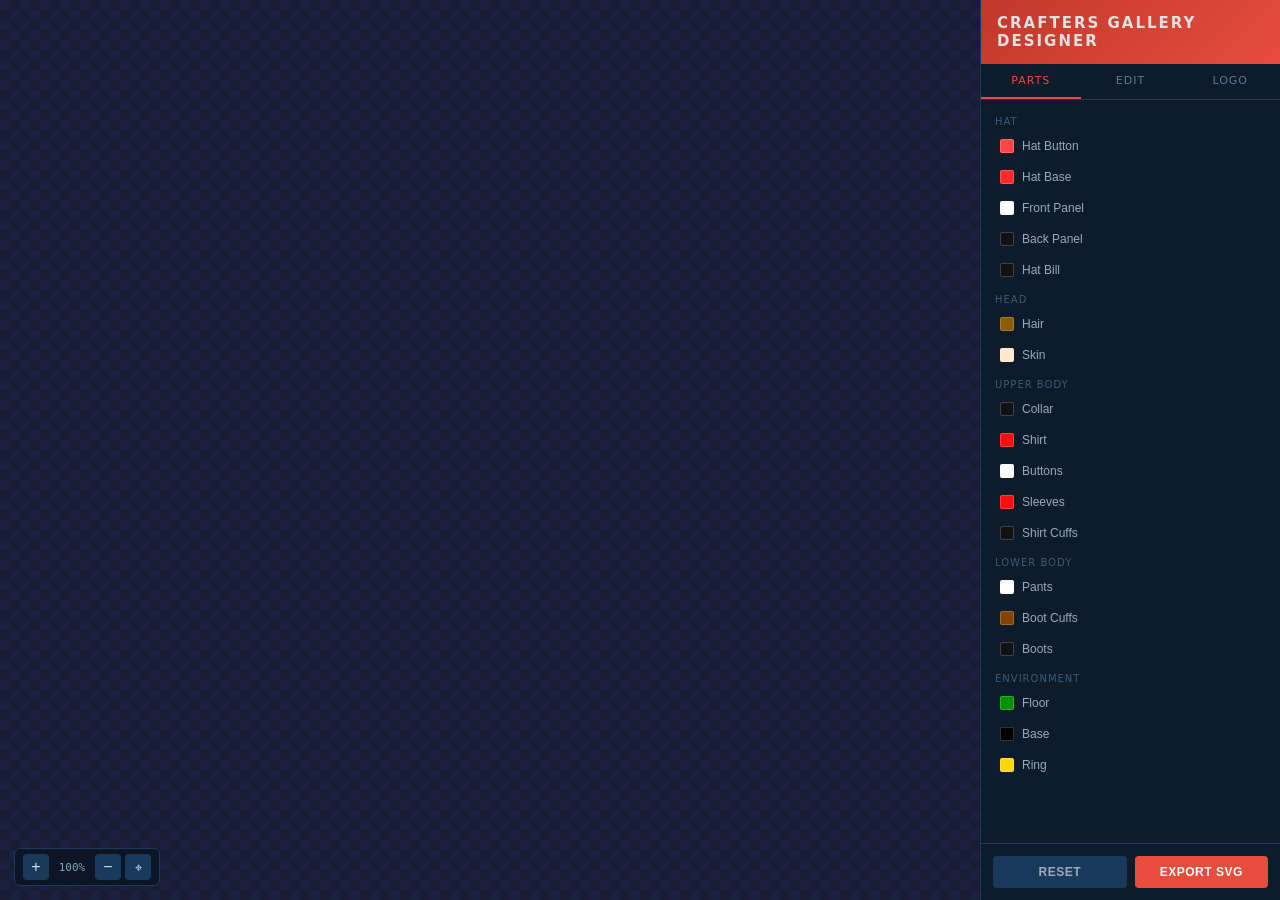
==== index.html @ 477c9b0e "Add zoom/pan to canvas with reset view button - Mouse wheel zooms toward cursor - Drag background to" ====
<!DOCTYPE html>
<html lang="en">
<head>
<meta charset="UTF-8">
<meta name="viewport" content="width=device-width, initial-scale=1.0">
<title>Crafters Gallery Designer</title>
<style>
* { box-sizing: border-box; margin: 0; padding: 0; }
body {
  font-family: 'Segoe UI', system-ui, sans-serif;
  background: #1a1a2e;
  color: #e0e0e0;
  display: flex;
  height: 100vh;
  overflow: hidden;
}

/* ── Canvas ── */
#canvas-area {
  flex: 1;
  display: flex;
  align-items: center;
  justify-content: center;
  background: #16213e;
  position: relative;
  overflow: hidden;
}
#canvas-bg {
  position: absolute;
  inset: 0;
  background:
    linear-gradient(45deg, #1a1a2e 25%, transparent 25%),
    linear-gradient(-45deg, #1a1a2e 25%, transparent 25%),
    linear-gradient(45deg, transparent 75%, #1a1a2e 75%),
    linear-gradient(-45deg, transparent 75%, #1a1a2e 75%);
  background-size: 20px 20px;
  background-position: 0 0, 0 10px, 10px -10px, -10px 0;
  background-color: #202040;
  opacity: 0.5;
}
#jockey-wrap {
  transform-origin: center center;
  transition: none;
  will-change: transform;
}
#jockey-svg {
  position: relative;
  max-height: 90vh;
  max-width: 100%;
  filter: drop-shadow(0 8px 32px rgba(0,0,0,0.7));
  display: block;
}
#canvas-area.panning { cursor: grabbing !important; }
#canvas-area:not(.panning) { cursor: grab; }
#canvas-area [data-part] { cursor: pointer; }

/* Zoom controls overlay */
#zoom-controls {
  position: absolute;
  bottom: 14px;
  left: 14px;
  display: flex;
  align-items: center;
  gap: 4px;
  background: rgba(10,20,35,0.85);
  border: 1px solid #1a3a5c;
  border-radius: 6px;
  padding: 5px 8px;
  z-index: 10;
  backdrop-filter: blur(4px);
}
.zoom-btn {
  width: 26px; height: 26px;
  border: none;
  background: #1a3a5c;
  color: #cde;
  border-radius: 4px;
  cursor: pointer;
  font-size: 16px;
  line-height: 1;
  display: flex; align-items: center; justify-content: center;
  transition: background 0.12s;
}
.zoom-btn:hover { background: #2a5a8c; }
#zoom-label {
  font-size: 11px;
  color: #7aaabb;
  min-width: 38px;
  text-align: center;
  font-family: monospace;
}
#jockey-svg [data-part] { cursor: pointer; }
#jockey-svg [data-part]:hover path,
#jockey-svg [data-part]:hover ellipse { opacity: 0.85; }

/* Non-scaling strokes so width is always in screen pixels regardless of transform */
#jockey-svg [data-part] path,
#jockey-svg [data-part] ellipse {
  vector-effect: non-scaling-stroke;
  stroke-width: 1.5px !important;
}
#jockey-svg #shadows path,
#jockey-svg #shadows ellipse {
  vector-effect: non-scaling-stroke;
  stroke-width: 0.4px !important;
}

/* selection ring drawn via JS overlay rect */
#sel-overlay {
  position: absolute;
  inset: 0;
  pointer-events: none;
}

/* ── Panel ── */
#panel {
  width: 300px;
  min-width: 300px;
  background: #0d1b2a;
  display: flex;
  flex-direction: column;
  border-left: 1px solid #1a3a5c;
  overflow: hidden;
}
#panel-header {
  padding: 14px 16px;
  background: linear-gradient(135deg, #c0392b, #e74c3c);
  font-size: 15px;
  font-weight: 700;
  letter-spacing: 2px;
  text-transform: uppercase;
  flex-shrink: 0;
}

/* ── Tabs ── */
#tabs {
  display: flex;
  border-bottom: 1px solid #1a3a5c;
  flex-shrink: 0;
}
.tab {
  flex: 1;
  padding: 10px 8px;
  text-align: center;
  font-size: 11px;
  text-transform: uppercase;
  letter-spacing: 1px;
  color: #5a7a9a;
  cursor: pointer;
  border-bottom: 2px solid transparent;
  transition: all 0.15s;
}
.tab.active { color: #e74c3c; border-bottom-color: #e74c3c; }
.tab:hover:not(.active) { color: #ccc; }

/* ── Parts tab ── */
#tab-parts { overflow-y: auto; flex: 1; padding: 8px; }
.part-group-label {
  font-size: 10px;
  text-transform: uppercase;
  letter-spacing: 1px;
  color: #3a5a7a;
  padding: 8px 6px 4px;
}
.part-btn {
  display: flex;
  align-items: center;
  gap: 8px;
  width: 100%;
  text-align: left;
  padding: 7px 10px;
  background: none;
  border: 1px solid transparent;
  color: #9ab;
  cursor: pointer;
  font-size: 12px;
  border-radius: 4px;
  margin-bottom: 1px;
  transition: all 0.12s;
}
.part-btn:hover { background: #1a3a5c; color: #ddd; border-color: #2a4a6c; }
.part-btn.active { background: #1a2a4a; color: #fff; border-color: #e74c3c; }
.part-swatch {
  width: 14px; height: 14px;
  border-radius: 2px;
  border: 1px solid rgba(255,255,255,0.2);
  flex-shrink: 0;
}

/* ── Edit tab ── */
#tab-edit {
  flex: 1;
  overflow-y: auto;
  padding: 12px;
  display: flex;
  flex-direction: column;
  gap: 12px;
}
#no-selection {
  color: #3a5a7a;
  font-size: 13px;
  text-align: center;
  padding: 40px 20px;
  line-height: 1.6;
}
#no-selection b { color: #5a8aaa; }

#edit-controls { display: none; }

.section-label {
  font-size: 10px;
  text-transform: uppercase;
  letter-spacing: 1px;
  color: #3a6a9a;
  margin-bottom: 6px;
}
.selected-name {
  font-size: 14px;
  font-weight: 600;
  color: #fff;
  margin-bottom: 2px;
}

/* Fill mode toggle */
.mode-toggle {
  display: flex;
  background: #0a1520;
  border-radius: 5px;
  padding: 3px;
  gap: 2px;
}
.mode-btn {
  flex: 1;
  padding: 6px 8px;
  border: none;
  background: none;
  color: #5a7a9a;
  cursor: pointer;
  border-radius: 3px;
  font-size: 11px;
  font-weight: 600;
  text-transform: uppercase;
  letter-spacing: 0.5px;
  transition: all 0.12s;
}
.mode-btn.active {
  background: #e74c3c;
  color: #fff;
}

/* Color input */
.color-row {
  display: flex;
  align-items: center;
  gap: 8px;
}
.color-row label { font-size: 12px; color: #7a9ab5; flex: 1; }
input[type="color"] {
  width: 48px;
  height: 28px;
  border: 1px solid #2a4a6c;
  border-radius: 3px;
  background: #0a1520;
  cursor: pointer;
  padding: 1px 2px;
}

/* Preset swatches */
.preset-swatch {
  width: 32px; height: 32px;
  border-radius: 4px;
  border: 2px solid rgba(255,255,255,0.15);
  cursor: pointer;
  transition: border-color 0.12s, transform 0.1s;
  flex-shrink: 0;
}
.preset-swatch:hover { transform: scale(1.12); border-color: rgba(255,255,255,0.5); }
.preset-swatch.active { border-color: #00d4ff; }

/* Canvas color picker */
#sv-wrap { position: relative; margin-bottom: 8px; }
#sv-canvas { display: block; border-radius: 4px; cursor: crosshair; width: 100%; }
#sv-handle {
  position: absolute;
  width: 14px; height: 14px;
  border-radius: 50%;
  border: 2px solid #fff;
  box-shadow: 0 0 0 1px rgba(0,0,0,0.7);
  transform: translate(-50%, -50%);
  pointer-events: none;
}
#picker-preview-circle {
  width: 34px; height: 34px;
  border-radius: 50%;
  border: 2px solid #2a4a6c;
  flex-shrink: 0;
}
#hue-strip-wrap { flex: 1; position: relative; height: 16px; }
#hue-strip { display: block; border-radius: 8px; width: 100%; height: 16px; cursor: pointer; }
#hue-handle {
  position: absolute;
  width: 18px; height: 18px;
  border-radius: 50%;
  border: 2px solid #fff;
  box-shadow: 0 0 0 1px rgba(0,0,0,0.7);
  transform: translate(-50%, -50%);
  top: 50%; left: 0;
  pointer-events: none;
}
.picker-row { display: flex; align-items: center; gap: 8px; margin-bottom: 8px; }
.rgb-field { flex: 1; display: flex; flex-direction: column; align-items: center; gap: 3px; }
.rgb-field input[type="number"] {
  width: 100%;
  background: #1a2a3a;
  border: 1px solid #2a4a6c;
  border-radius: 4px;
  color: #e0e0e0;
  font-size: 13px;
  text-align: center;
  padding: 5px 2px;
  -moz-appearance: textfield;
}
.rgb-field input[type="number"]::-webkit-outer-spin-button,
.rgb-field input[type="number"]::-webkit-inner-spin-button { -webkit-appearance: none; margin: 0; }
.rgb-field label { font-size: 10px; color: #5a8aaa; text-transform: uppercase; letter-spacing: 1px; }

/* Pattern grid */
.pattern-grid {
  display: grid;
  grid-template-columns: repeat(5, 1fr);
  gap: 5px;
}
.pat-thumb {
  aspect-ratio: 1;
  border: 2px solid #1a3a5c;
  border-radius: 4px;
  cursor: pointer;
  overflow: hidden;
  background: #0a1520;
  transition: border-color 0.12s;
  position: relative;
}
.pat-thumb:hover { border-color: #3a6a9a; }
.pat-thumb.active { border-color: #e74c3c; }
.pat-thumb svg { width: 100%; height: 100%; display: block; }
.pat-thumb span {
  position: absolute;
  bottom: 0; left: 0; right: 0;
  text-align: center;
  font-size: 7px;
  background: rgba(0,0,0,0.6);
  color: #aaa;
  padding: 1px;
}

/* Sliders */
.slider-row {
  display: flex;
  flex-direction: column;
  gap: 4px;
}
.slider-header {
  display: flex;
  justify-content: space-between;
  align-items: center;
}
.slider-header label { font-size: 12px; color: #7a9ab5; }
.slider-header .val { font-size: 11px; color: #e74c3c; font-weight: 600; min-width: 36px; text-align: right; }
input[type="range"] {
  width: 100%;
  height: 4px;
  accent-color: #e74c3c;
  cursor: pointer;
}

/* Two columns */
.two-col { display: grid; grid-template-columns: 1fr 1fr; gap: 8px; }

/* Divider */
.divider { border: none; border-top: 1px solid #1a3a5c; }

/* Footer */
#panel-footer {
  padding: 12px;
  border-top: 1px solid #1a3a5c;
  flex-shrink: 0;
  display: flex;
  gap: 8px;
}
.action-btn {
  flex: 1;
  padding: 9px;
  border: none;
  border-radius: 4px;
  cursor: pointer;
  font-size: 12px;
  font-weight: 600;
  letter-spacing: 0.5px;
  text-transform: uppercase;
  transition: opacity 0.12s;
}
.action-btn:hover { opacity: 0.85; }
.btn-primary { background: #e74c3c; color: white; }
.btn-secondary { background: #1a3a5c; color: #9ab; }
</style>
</head>
<body>

<div id="canvas-area">
  <div id="canvas-bg"></div>
  <div id="zoom-controls">
    <button class="zoom-btn" onclick="zoomStep(1.2)" title="Zoom in">+</button>
    <span id="zoom-label">100%</span>
    <button class="zoom-btn" onclick="zoomStep(1/1.2)" title="Zoom out">−</button>
    <button class="zoom-btn" onclick="resetView()" title="Reset view" style="font-size:13px;">⌖</button>
  </div>
  <div id="jockey-wrap">
  <svg id="jockey-svg" viewBox="0 0 2550 3300" xmlns="http://www.w3.org/2000/svg" style="fill-rule:evenodd;clip-rule:evenodd;stroke-linecap:round;stroke-linejoin:round;stroke-miterlimit:1.5;">
    <defs id="svg-defs"></defs>

    <!-- Ring -->
    <g id="part-ring" data-part="ring">
      <ellipse cx="1637" cy="834.992" rx="14.85" ry="26.741"
        transform="matrix(6.7722,-4.38198,3.56036,5.50241,-12081.6,3181.33)"
        style="fill:none;stroke:#FFD700;stroke-width:1.28px;"/>
    </g>

    <!-- Base platform -->
    <g id="part-base" data-part="base">
      <path transform="matrix(6.55383,0,0,6.55383,-8815.19,-4724.91)"
        d="M1413.96,1145.81L1411.77,1147.74L1411.3,1168.11L1492.88,1224.46L1602.16,1192.1L1608.26,1171.82L1607.02,1169.15L1491.74,1195.06L1413.96,1145.81Z"
        style="fill:#2a2a2a;stroke:black;stroke-width:0.32px;"/>
    </g>

    <!-- Floor -->
    <g id="part-floor" data-part="floor">
      <path transform="matrix(6.55383,0,0,6.55383,-8815.19,-4724.91)"
        d="M1534.58,1113.76L1413.96,1139.79L1491.95,1189.06L1608.26,1162.8L1534.58,1113.76Z"
        style="fill:rgb(0,147,0);stroke:black;stroke-width:0.32px;"/>
      <path transform="matrix(6.55383,0,0,6.55383,-8815.19,-4724.91)"
        d="M1413.96,1139.79L1413.96,1145.81L1491.4,1195.06L1606.64,1169.14L1608.26,1162.57L1491.92,1189.06L1413.96,1139.79Z"
        style="fill:rgb(0,100,0);stroke:black;stroke-width:0.32px;"/>
    </g>

    <!-- Right Boot -->
    <g id="part-rboot" data-part="rboot">
      <path transform="matrix(6.55383,0,0,6.55383,-8815.19,-4724.91)"
        d="M1458.02,1051.26L1462.3,1102.31C1463.47,1110.76 1451.96,1130.24 1452.9,1137.17C1452.47,1145.25 1456.51,1147.1 1463.37,1145.02C1467.68,1145.49 1479.52,1127.29 1483.37,1125.75C1483.93,1119.99 1483.59,1114.05 1482.17,1107.9C1482.44,1079.88 1486.1,1082.67 1487.89,1053.4C1473.98,1055.79 1461.02,1054.19 1458.02,1051.26Z"
        style="fill:#111;stroke:black;stroke-width:0.32px;"/>
    </g>

    <!-- Left Boot -->
    <g id="part-lboot" data-part="lboot">
      <path transform="matrix(6.55383,0,0,6.55383,-8815.19,-4724.91)"
        d="M1511.65,1063.24C1522.55,1065.13 1533.31,1065.27 1543.9,1063.36C1544.81,1071.38 1545.4,1083.61 1545.68,1099.89C1546.77,1104.15 1547.21,1108.2 1547.35,1112.14C1556.52,1120.15 1564.15,1125.39 1566.02,1127.04C1573.03,1133.94 1574.6,1137 1577.1,1140.82C1579.03,1146.9 1577.46,1150.01 1573.05,1150.7C1564.21,1148.61 1555.44,1146.52 1549.49,1143.79C1544.71,1142.08 1538.27,1135.36 1531.88,1128.8C1528.29,1128.12 1525.36,1127.05 1523.07,1125.59C1520.75,1119.43 1520.68,1114.17 1521.53,1109.29C1518.67,1082.42 1513.59,1082.47 1511.65,1063.24Z"
        style="fill:#111;stroke:black;stroke-width:0.32px;"/>
    </g>

    <!-- Right Boot Cuff -->
    <g id="part-rbootcuff" data-part="rbootcuff">
      <path transform="matrix(6.55383,0,0,6.55383,-8815.19,-4724.91)"
        d="M1457.7,1018.48C1460.88,1029.89 1476.85,1031.32 1491.93,1020.17C1492.14,1033.51 1490.77,1044.06 1488.7,1053.34C1474.21,1055.56 1463.29,1054.8 1456.41,1050.68C1455.64,1039.82 1455.94,1029.08 1457.7,1018.48Z"
        style="fill:rgb(130,68,0);stroke:black;stroke-width:0.32px;"/>
    </g>

    <!-- Left Boot Cuff -->
    <g id="part-lbootcuff" data-part="lbootcuff">
      <path transform="matrix(6.55383,0,0,6.55383,-8815.19,-4724.91)"
        d="M1509.74,1031.26C1507.86,1041.76 1507.77,1052.39 1509.45,1063.15C1521.16,1065.37 1532.87,1065.43 1544.58,1063.34C1544.38,1049.64 1542.85,1041.96 1541.34,1036.52C1530.93,1041.55 1520.4,1039.68 1509.74,1031.26Z"
        style="fill:rgb(130,68,0);stroke:black;stroke-width:0.32px;"/>
    </g>

    <!-- Pants -->
    <g id="part-pants" data-part="pants">
      <path transform="matrix(6.55383,0,0,6.55383,-8815.19,-4724.91)"
        d="M1467.31,896.584C1454.75,907.385 1455.48,960.988 1457.7,1018.48C1460.71,1031.53 1479.88,1030.52 1491.93,1020.17C1493.89,1011.16 1494.71,994.137 1498.37,982.441C1504.83,1003.08 1505.77,1029.47 1510.03,1031.82C1519.86,1039.52 1530.24,1040.78 1541.08,1036.7C1542.63,1033.01 1543.71,1026.05 1542.39,1002.31C1541.05,978.036 1536.24,963.069 1537.5,942.579C1539.03,926.493 1537.77,913.207 1535.49,900.932C1523.33,915.427 1511.73,922.547 1500.39,926.277L1496.34,918.78L1491.34,927.134C1481.94,918.055 1473.88,907.909 1467.31,896.584Z"
        style="fill:#ffffff;stroke:black;stroke-width:0.32px;"/>
    </g>

    <!-- Shirt -->
    <g id="part-shirt" data-part="shirt">
      <path transform="matrix(6.55383,0,0,6.55383,-8815.19,-4724.91)"
        d="M1491.29,788.268C1495.31,792.298 1497.86,798.646 1499.92,805.766C1507.81,801.982 1515.15,796.926 1520.93,789.243L1525.36,796.066C1555.45,812.412 1547.91,804.576 1580.3,826.598C1587.06,826.523 1593.47,825.95 1599.72,822.829C1597.89,832.253 1599.07,838.147 1604.72,844.791C1595.35,850.285 1586.15,856.767 1579.13,858.342C1572.53,857.455 1562.18,849.715 1552.4,843.003C1548.02,867.686 1542.17,887.505 1534.74,902.034C1524.25,914.807 1512.59,921.541 1500.58,926.437L1496.39,919L1491.28,927.134C1482.43,918.041 1473.92,908.393 1467.11,895.992C1467.71,892.133 1469.65,888.609 1474.31,885.766C1469.75,872.513 1466,858.108 1465.25,839.517C1459.29,849.576 1453.32,858.155 1447.35,864.152C1451.41,873.009 1454.65,880.882 1457.94,885.677C1449.99,886.431 1443.11,889.014 1436.98,892.888L1422.95,867.871C1419.6,861.873 1418.78,855.193 1422.02,847.419C1428.8,832.348 1438.2,819.129 1451.07,808.374C1465.17,800.067 1481.09,802.828 1491.29,788.268Z"
        style="fill:rgb(255,14,14);stroke:black;stroke-width:0.32px;"/>
    </g>

    <!-- Buttons — 6 circles over the shirt front -->
    <g id="part-buttons" data-part="buttons">
      <g transform="matrix(1,0,0,1,-17.6068,1.14731)"><circle cx="1018.36" cy="643.6" r="17.607" style="fill:white;stroke:black;stroke-width:4.17px;"/></g>
      <g transform="matrix(1,0,0,1,-35.2137,138.825)"><circle cx="1018.36" cy="643.6" r="17.607" style="fill:white;stroke:black;stroke-width:4.17px;"/></g>
      <g transform="matrix(1,0,0,1,-35.2137,245.525)"><circle cx="1018.36" cy="643.6" r="17.607" style="fill:white;stroke:black;stroke-width:4.17px;"/></g>
      <g transform="matrix(1,0,0,1,-35.2137,362.551)"><circle cx="1018.36" cy="643.6" r="17.607" style="fill:white;stroke:black;stroke-width:4.17px;"/></g>
      <g transform="matrix(1,0,0,1,-27.1825,478.43)"><circle cx="1018.36" cy="643.6" r="17.607" style="fill:white;stroke:black;stroke-width:4.17px;"/></g>
      <g transform="matrix(1,0,0,1,-17.6068,596.603)"><circle cx="1018.36" cy="643.6" r="17.607" style="fill:white;stroke:black;stroke-width:4.17px;"/></g>
    </g>

    <!-- Right Sleeve -->
    <g id="part-rsleeve" data-part="rsleeve">
      <path d="M731.339,555.845C728.25,631.544 746.925,705.264 786.913,777.047C754.161,836.999 716.253,891.794 671.264,939.507C697.704,998.449 721.569,1048.96 739.185,1079.02C688.694,1083.92 642.257,1099.51 600.589,1127.67C585.822,1074.12 491.042,962.464 491.042,885.354C481.685,827.823 623.521,590.505 731.339,555.845Z"
        style="fill:rgb(255,14,14);stroke:black;stroke-width:2.085px;"/>
    </g>

    <!-- Left Sleeve -->
    <g id="part-lsleeve" data-part="lsleeve">
      <path d="M1349.53,574.231C1308.75,588.055 1301.61,776.468 1358.71,798.187C1412.6,841.328 1469.27,877.986 1532.18,900.068C1546.19,902.511 1603.65,871.838 1701.87,810.119C1667.11,772.347 1656.41,724.757 1670.78,666.934C1639.17,685.678 1595.02,693.023 1541.36,691.716C1475.33,644.734 1411.55,606.175 1349.53,574.231Z"
        style="fill:rgb(255,14,14);stroke:black;stroke-width:2.085px;"/>
    </g>

    <!-- Collar -->
    <g id="part-collar" data-part="collar">
      <path transform="matrix(6.55383,0,0,6.55383,-8815.19,-4724.91)"
        d="M1491.27,787.981C1489.01,790.444 1487.22,792.195 1486,793.878C1487.93,802.083 1490.39,808.142 1493.36,812.058C1494.71,809.407 1496.85,807.04 1500.02,805.039C1502.02,808.193 1503.78,811.016 1505.01,813.13C1512.04,809.453 1518.92,804.429 1525.43,796.071C1524.41,793.466 1522.85,791.284 1520.66,789.589C1514.41,797.628 1507.43,802.33 1500.02,805.039C1497.52,798.27 1494.67,792.41 1491.27,787.981Z"
        style="fill:#111;stroke:black;stroke-width:0.32px;"/>
    </g>

    <!-- Left Cuff -->
    <g id="part-lcuff" data-part="lcuff">
      <path transform="matrix(6.55383,0,0,6.55383,-8815.19,-4724.91)"
        d="M1614.11,818.403C1608.84,818.467 1604.13,820.526 1600.02,822.337C1597.47,829.939 1599.25,839.811 1605.32,845.012C1609.41,842.438 1613.06,839.352 1615.74,835.197C1613.58,828.65 1614.5,825.706 1614.11,818.403Z"
        style="fill:#111;stroke:black;stroke-width:0.32px;"/>
    </g>

    <!-- Right Cuff -->
    <g id="part-rcuff" data-part="rcuff">
      <path transform="matrix(6.55383,0,0,6.55383,-8815.19,-4724.91)"
        d="M1435.95,893.524C1443.12,889.11 1450.73,886.061 1459.2,885.677C1460.17,888.803 1460.56,891.974 1459.84,895.23L1443.61,903.662C1440.02,900.89 1437.33,897.595 1435.95,893.524Z"
        style="fill:#111;stroke:black;stroke-width:0.32px;"/>
    </g>

    <!-- Right Hand -->
    <g id="part-rhand" data-part="rhand">
      <path transform="matrix(6.55383,0,0,6.55383,-8815.19,-4724.91)"
        d="M1445.61,902.632C1444.77,905.094 1443.93,908.586 1444.92,911.048C1438.17,918.697 1439.21,922.81 1447.11,923.804C1451.1,923.905 1455.05,923.278 1458.63,914.761C1460.1,906.409 1459.57,900.028 1457.3,896.584L1445.61,902.632Z"
        style="fill:rgb(255,233,206);stroke:black;stroke-width:0.32px;"/>
    </g>

    <!-- Left Hand -->
    <g id="part-lhand" data-part="lhand">
      <path transform="matrix(6.55383,0,0,6.55383,-8815.19,-4724.91)"
        d="M1614.21,818.403C1616.52,812.882 1621.2,807.99 1623.81,807.355C1624.66,808.445 1624.62,808.933 1625.98,808.66C1627.4,808.017 1627.39,807.26 1627.67,805.889C1638.68,806.102 1640.17,806.532 1642.17,813.14C1642.64,815.44 1641.89,819.579 1641.97,821.744C1642.07,824.458 1642.92,826.762 1642.25,829.297C1640.05,833.153 1635.47,835.801 1630.83,836.027C1625.44,835.942 1624.67,834.526 1615.74,835.001C1613.67,830.788 1614.42,825.295 1614.21,818.403Z"
        style="fill:rgb(255,233,206);stroke:black;stroke-width:0.32px;"/>
    </g>

    <!-- Hat Base Color -->
    <g id="part-hatbase" data-part="hatbase">
      <path transform="matrix(6.55383,0,0,6.55383,-8815.19,-4724.91)"
        d="M1481.99,760.426C1482.51,749.649 1493.2,747.25 1493.48,747.224C1500.83,746.536 1521.03,747.341 1527.94,748.352C1531.61,748.13 1534.48,746.892 1535.81,743.68C1531.93,733.097 1507.43,739.537 1505.19,740.552L1498.03,742.527C1492.56,734.627 1496.8,723.518 1496.8,723.518C1483.31,727.224 1474.02,743.063 1481.99,760.426Z"
        style="fill:rgb(255,42,42);stroke:black;stroke-width:0.32px;"/>
    </g>

    <!-- Hat Front Panel -->
    <g id="part-fpanel" data-part="fpanel">
      <path transform="matrix(6.55383,0,0,6.55383,-8815.19,-4724.91)"
        d="M1496.8,723.518C1494.13,730.301 1494.47,737.464 1498.43,743.018C1508.15,738.12 1518.52,736.976 1528.17,738.084C1522.58,723.678 1514.12,720 1496.8,723.518Z"
        style="fill:#ffffff;stroke:black;stroke-width:0.32px;"/>
    </g>

    <!-- Hat Back Panel -->
    <g id="part-bpanel" data-part="bpanel">
      <path transform="matrix(6.55383,0,0,6.55383,-8815.19,-4724.91)"
        d="M1494.27,724.562C1486.7,731.516 1483.77,739.096 1487.32,749.589C1484.26,751.703 1482.46,755.269 1481.76,760.08C1475.26,747.503 1479.6,730.132 1494.27,724.562Z"
        style="fill:#111;stroke:black;stroke-width:0.32px;"/>
    </g>

    <!-- Hat Bill -->
    <g id="part-hatbill" data-part="hatbill">
      <path transform="matrix(6.55383,0,0,6.55383,-8815.19,-4724.91)"
        d="M1493.58,747.251C1499.41,738.064 1533.29,732.584 1535.81,743.522C1534.62,746.367 1531.99,747.976 1527.94,748.352C1509.58,747.845 1497.38,745.767 1493.58,747.251Z"
        style="fill:#111;stroke:black;stroke-width:0.32px;"/>
    </g>

    <!-- Hair -->
    <g id="part-hair" data-part="hair">
      <path transform="matrix(6.55383,0,0,6.55383,-8815.19,-4724.91)"
        d="M1482.05,761.917C1483.21,765.87 1484.71,767.477 1486.4,767.743C1483.72,761.283 1483.81,756.626 1487.19,754.116C1492.71,753.083 1495.03,758.074 1496.08,765.472L1498.15,765.274L1497.26,756.486L1499.24,753.227L1498.94,747.203C1486.31,746.175 1482.56,752.669 1482.05,761.917Z"
        style="fill:rgb(139,93,0);stroke:black;stroke-width:0.32px;"/>
    </g>

    <!-- Face -->
    <g id="part-face" data-part="face">
      <path transform="matrix(6.55383,0,0,6.55383,-8815.19,-4724.91)"
        d="M1527.87,748.586L1527.58,755.597C1527.92,757.915 1528.03,759.867 1527.87,761.423C1526.19,770.982 1523.57,778.188 1520.37,783.938L1520.57,789.863C1515.56,796.664 1508.39,801.612 1499.83,805.367C1497.04,797.524 1494.18,791.203 1491.14,788.184L1491.04,775.248C1487.93,772.361 1485.94,768.98 1485.11,765.077C1484.25,760.253 1484.53,754.519 1487.98,753.326C1492.07,752.518 1496.05,761.002 1496.96,764.484L1496.17,747.401C1506.81,746.797 1517.38,746.974 1527.87,748.586Z"
        style="fill:rgb(255,233,206);stroke:black;stroke-width:0.32px;"/>
    </g>

    <!-- Hat Button -->
    <g id="part-hatbutton" data-part="hatbutton">
      <path transform="matrix(6.55383,0,0,6.55383,-8815.19,-4724.91)"
        d="M1492.64,725.114C1492.37,723.803 1492.33,722.447 1495.12,721.251C1498.71,720.483 1499.16,721.158 1500.02,722.999C1497.4,723.21 1494.93,723.892 1492.64,725.114Z"
        style="fill:rgb(255,70,70);stroke:black;stroke-width:0.32px;"/>
    </g>

    <!-- Logo overlay — draggable, above everything except the selection highlight -->
    <g id="logo-layer" style="display:none;">
      <g id="logo-drag" transform="translate(980,820) rotate(0) scale(0.18)"
         style="cursor:move;" >
        <!-- saratogaLogo path with combined transform:
             matrix(12.9698) × translate(-45.5047,15.3387) × translate(-899.236,-939.551)
             = matrix(12.9698,0,0,12.9698,-1489.255,-740.605) -->
        <g transform="matrix(12.9698,0,0,12.9698,-1489.255,-740.605)">
          <path id="logo-path"
            d="M140.145,57.103L114.838,83.093L114.838,86.059C114.838,89.519 120.752,89.519 120.752,86.059L120.752,83.283L138.205,60.62L126.094,83.188L126.094,86.059C126.094,89.424 132.102,89.253 132.102,86.059L132.102,83.188L139.498,60.449L136.721,83.188L136.721,86.059C136.721,89.747 143.282,89.747 143.282,86.059L143.282,83.169L140.6,60.62L147.996,83.188L147.996,86.059C147.996,89.443 153.623,89.652 153.623,86.059L153.623,83.188L141.988,60.62L158.699,83.188L158.699,86.059C158.699,89.652 164.252,89.652 164.252,86.059L164.252,83.169L140.145,57.103Z"
            style="fill:#ffffff;stroke:none;"/>
        </g>
        <!-- Hit-area rect so empty space inside logo is also draggable -->
        <rect id="logo-hitbox" x="0" y="0" width="641" height="412" fill="transparent"/>
      </g>
    </g>

    <!-- Shadows / detail lines — on top of everything, non-interactive -->
    <g id="shadows" style="pointer-events:none;fill:black;stroke:black;">
      <g transform="matrix(6.55383,0,0,6.55383,-8815.19,-4724.91)">
        <path d="M1501.96,756.104L1505.8,753.764L1512.34,753.764L1512.34,751.518L1505.3,751.893L1501.96,756.104Z" style="stroke-width:0.06px;"/>
        <path d="M1522.02,751.643L1521.93,753.811L1525.86,753.983L1526.76,754.794L1525.95,752.173L1522.02,751.643Z" style="stroke-width:0.06px;"/>
        <path d="M1521.68,759.161C1523.24,763.264 1521.27,768.579 1517.93,768.69C1519.9,769.051 1521.75,768.97 1522.47,767.747C1523.46,765.46 1522.97,760.964 1521.68,759.161Z" style="stroke-width:0.06px;"/>
        <ellipse cx="1509.59" cy="756.759" rx="1.516" ry="1.31" style="stroke-width:0.06px;"/>
        <ellipse cx="1524.64" cy="756.837" rx="1.185" ry="1.232" style="stroke-width:0.06px;"/>
        <path d="M1512.76,773.86C1515,774.505 1517.39,774.882 1520.46,774.172C1521.18,773.327 1521.37,772.483 1521.26,771.638C1518.92,772.685 1515.94,773.333 1512.76,773.86Z" style="stroke-width:0.06px;"/>
        <path d="M1491.41,817.523C1487.26,844.336 1487.94,874.302 1492.9,907.064C1489.53,877.217 1488.84,847.37 1491.41,817.523Z" style="stroke-width:0.06px;"/>
        <path d="M1471.04,929.524C1478.55,936.55 1486.06,944.502 1493.58,956.297C1503.63,950.432 1511.76,943.123 1518.63,934.878C1509.63,943.207 1500.99,950.007 1493.58,951.983C1487.67,943.123 1479.73,936.003 1471.04,929.524Z" style="stroke-width:0.06px;"/>
        <path d="M1474.76,893.082C1483.86,900.772 1494.21,905.324 1505.69,907.064C1494.35,903.23 1484.12,898.503 1474.76,893.082Z" style="stroke-width:0.06px;"/>
        <path d="M1556.78,829.796C1548.72,839.42 1538.52,846.268 1527.01,851.424C1537.12,844.676 1547.08,837.559 1556.78,829.796Z" style="stroke-width:0.06px;"/>
        <path d="M1531.91,810.23C1523.32,817.777 1513.06,821.569 1501.22,821.805C1511.74,819.867 1522,816.229 1531.91,810.23Z" style="stroke-width:0.06px;"/>
        <path d="M1474.93,813.706C1478.53,823.818 1485.81,830.134 1496.59,832.864C1487.04,828.807 1479.8,822.442 1474.93,813.706Z" style="stroke-width:0.06px;"/>
        <path d="M1424.94,852.266C1434.96,853.735 1443.02,852.6 1448.78,848.382C1441.28,851.343 1433.25,852.352 1424.94,852.266Z" style="stroke-width:0.06px;"/>
        <path d="M1431.87,841.681C1438.83,843.35 1444.51,842.88 1448.02,838.863C1443.69,841.454 1438.02,841.935 1431.87,841.681Z" style="stroke-width:0.06px;"/>
        <path d="M1533.24,937.514C1527.03,967.35 1537.95,980.781 1537.5,1031.69C1538.79,981.766 1529.45,967.239 1533.24,937.514Z" style="stroke-width:0.06px;"/>
        <path d="M1499.26,953.048C1501.07,962.935 1501.2,972.101 1500.73,981.012C1500.53,971.241 1499.85,961.945 1497.86,953.962C1497.48,971.842 1494.6,982.936 1491.28,992.832C1494.17,981.465 1495.69,958.293 1493.03,955.298L1499.26,953.048Z" style="stroke-width:0.06px;"/>
        <path d="M1494.14,776.117C1505.66,781.598 1512.35,785.177 1517.96,784.403C1512.95,786.698 1505.75,781.568 1494.14,776.117Z" style="stroke-width:0.06px;"/>
      </g>
      <g transform="matrix(5.81041,0,0,5.40217,-7710.22,-3852.13)">
        <path d="M1494.5,765.185L1492.8,765.611C1489.72,759.164 1487.47,757.152 1486.34,761.103C1487.15,756.807 1488.97,755.49 1494.5,765.185Z" style="stroke-width:0.07px;"/>
      </g>
      <g transform="matrix(8.2954,-1.28188,1.12027,7.24959,-12369.6,-3529.57)">
        <path d="M1474.76,893.082C1483.86,900.772 1494.21,905.324 1505.69,907.064C1494.35,903.23 1484.12,898.503 1474.76,893.082Z" style="stroke-width:0.05px;"/>
      </g>
      <g transform="matrix(10.1484,-3.21831,2.69531,8.4992,-16539.3,-1899.56)">
        <path d="M1474.76,893.082C1478.11,898.826 1487.17,906.099 1502.38,903.975C1491.04,900.141 1480.28,899.12 1474.76,893.082Z" style="stroke-width:0.04px;"/>
      </g>
    </g>

    <!-- Selection highlight — drawn last so always visible -->
    <g id="selection-highlight" style="pointer-events:none;display:none;">
      <use id="sel-use" href="" style="fill:none;stroke:#00d4ff;stroke-width:12px;opacity:0.9;"/>
    </g>
  </svg>
  </div><!-- /#jockey-wrap -->
</div>

<!-- ── Side Panel ── -->
<div id="panel">
  <div id="panel-header">Crafters Gallery Designer</div>

  <div id="tabs">
    <div class="tab active" id="tab-btn-parts" onclick="switchTab('parts')">Parts</div>
    <div class="tab" id="tab-btn-edit" onclick="switchTab('edit')">Edit</div>
    <div class="tab" id="tab-btn-logo" onclick="switchTab('logo')">Logo</div>
  </div>

  <!-- Parts list -->
  <div id="tab-parts">
    <div class="part-group-label">Hat</div>
    <button class="part-btn" id="listbtn-hatbutton" onclick="selectPart('hatbutton')"><span class="part-swatch" id="sw-hatbutton"></span>Hat Button</button>
    <button class="part-btn" id="listbtn-hatbase" onclick="selectPart('hatbase')"><span class="part-swatch" id="sw-hatbase"></span>Hat Base</button>
    <button class="part-btn" id="listbtn-fpanel" onclick="selectPart('fpanel')"><span class="part-swatch" id="sw-fpanel"></span>Front Panel</button>
    <button class="part-btn" id="listbtn-bpanel" onclick="selectPart('bpanel')"><span class="part-swatch" id="sw-bpanel"></span>Back Panel</button>
    <button class="part-btn" id="listbtn-hatbill" onclick="selectPart('hatbill')"><span class="part-swatch" id="sw-hatbill"></span>Hat Bill</button>

    <div class="part-group-label">Head</div>
    <button class="part-btn" id="listbtn-hair" onclick="selectPart('hair')"><span class="part-swatch" id="sw-hair"></span>Hair</button>
    <button class="part-btn" id="listbtn-skin" onclick="selectPart('skin')"><span class="part-swatch" id="sw-skin"></span>Skin</button>

    <div class="part-group-label">Upper Body</div>
    <button class="part-btn" id="listbtn-collar" onclick="selectPart('collar')"><span class="part-swatch" id="sw-collar"></span>Collar</button>
    <button class="part-btn" id="listbtn-shirt" onclick="selectPart('shirt')"><span class="part-swatch" id="sw-shirt"></span>Shirt</button>
    <button class="part-btn" id="listbtn-buttons" onclick="selectPart('buttons')"><span class="part-swatch" id="sw-buttons"></span>Buttons</button>
    <button class="part-btn" id="listbtn-sleeves" onclick="selectPart('sleeves')"><span class="part-swatch" id="sw-sleeves"></span>Sleeves</button>
    <button class="part-btn" id="listbtn-shirtcuffs" onclick="selectPart('shirtcuffs')"><span class="part-swatch" id="sw-shirtcuffs"></span>Shirt Cuffs</button>

    <div class="part-group-label">Lower Body</div>
    <button class="part-btn" id="listbtn-pants" onclick="selectPart('pants')"><span class="part-swatch" id="sw-pants"></span>Pants</button>
    <button class="part-btn" id="listbtn-bootcuffs" onclick="selectPart('bootcuffs')"><span class="part-swatch" id="sw-bootcuffs"></span>Boot Cuffs</button>
    <button class="part-btn" id="listbtn-boots" onclick="selectPart('boots')"><span class="part-swatch" id="sw-boots"></span>Boots</button>

    <div class="part-group-label">Environment</div>
    <button class="part-btn" id="listbtn-floor" onclick="selectPart('floor')"><span class="part-swatch" id="sw-floor"></span>Floor</button>
    <button class="part-btn" id="listbtn-base" onclick="selectPart('base')"><span class="part-swatch" id="sw-base"></span>Base</button>
    <button class="part-btn" id="listbtn-ring" onclick="selectPart('ring')"><span class="part-swatch" id="sw-ring"></span>Ring</button>
  </div>

  <!-- Edit panel -->
  <div id="tab-edit" style="display:none;">
    <div id="no-selection">
      Click a part on the figure<br>or select from the <b>Parts</b> list
    </div>

    <div id="edit-controls">
      <div class="selected-name" id="edit-title"></div>
      <div id="fill-type-section">
        <div class="section-label">Fill Type</div>
        <div class="mode-toggle">
          <button class="mode-btn active" id="mode-solid" onclick="setMode('solid')">Solid</button>
          <button class="mode-btn" id="mode-pattern" onclick="setMode('pattern')">Pattern</button>
        </div>
      </div>

      <!-- Solid controls -->
      <div id="solid-section">
        <!-- Preset palette (shown for parts that have presets) -->
        <div id="preset-palette" style="display:none;">
          <div class="section-label" style="margin-top:4px;">Presets</div>
          <div id="preset-swatches" style="display:flex;flex-wrap:wrap;gap:6px;padding:4px 0 8px;"></div>
        </div>
        <!-- Canvas color picker (hidden for presetsOnly parts) -->
        <div id="color-picker-section">
          <div id="sv-wrap">
            <canvas id="sv-canvas" width="276" height="160"></canvas>
            <div id="sv-handle"></div>
          </div>
          <div class="picker-row">
            <div id="picker-preview-circle"></div>
            <div id="hue-strip-wrap">
              <canvas id="hue-strip" width="200" height="16"></canvas>
              <div id="hue-handle"></div>
            </div>
          </div>
          <div class="picker-row">
            <div class="rgb-field"><input type="number" id="inp-r" min="0" max="255" value="0" oninput="onRgbInput()"><label>R</label></div>
            <div class="rgb-field"><input type="number" id="inp-g" min="0" max="255" value="0" oninput="onRgbInput()"><label>G</label></div>
            <div class="rgb-field"><input type="number" id="inp-b" min="0" max="255" value="0" oninput="onRgbInput()"><label>B</label></div>
          </div>
          <input type="color" id="solid-color" style="display:none;" oninput="onColorWheelChange(this.value)">
        </div>
      </div>

      <!-- Pattern controls -->
      <div id="pattern-section" style="display:none;">
        <div class="section-label">Pattern</div>
        <div class="pattern-grid" id="pattern-grid"></div>

        <hr class="divider">

        <div class="section-label">Colors</div>
        <div class="two-col">
          <div>
            <div class="color-row">
              <label>Base</label>
              <input type="color" id="pat-c1" value="#ffffff" oninput="onPatternChange()">
            </div>
          </div>
          <div>
            <div class="color-row">
              <label>Pattern</label>
              <input type="color" id="pat-c2" value="#cc0000" oninput="onPatternChange()">
            </div>
          </div>
        </div>

        <hr class="divider">

        <div class="section-label">Transform</div>

        <div class="slider-row">
          <div class="slider-header">
            <label>Size</label>
            <span class="val" id="val-size">20</span>
          </div>
          <input type="range" id="pat-size" min="4" max="80" value="20" oninput="onSlider('size',this.value)">
        </div>

        <div class="slider-row">
          <div class="slider-header">
            <label>Rotation</label>
            <span class="val" id="val-rot">0°</span>
          </div>
          <input type="range" id="pat-rot" min="0" max="359" value="0" oninput="onSlider('rot',this.value)">
        </div>

        <div class="slider-row">
          <div class="slider-header">
            <label>Offset X</label>
            <span class="val" id="val-ox">0</span>
          </div>
          <input type="range" id="pat-ox" min="-100" max="100" value="0" oninput="onSlider('ox',this.value)">
        </div>

        <div class="slider-row">
          <div class="slider-header">
            <label>Offset Y</label>
            <span class="val" id="val-oy">0</span>
          </div>
          <input type="range" id="pat-oy" min="-100" max="100" value="0" oninput="onSlider('oy',this.value)">
        </div>
      </div>
    </div>
  </div>

  <!-- Logo tab -->
  <div id="tab-logo" style="display:none; flex:1; overflow-y:auto; padding:12px; flex-direction:column; gap:12px;">
    <div class="section-label">Visibility</div>
    <div class="mode-toggle">
      <button class="mode-btn" id="logo-show-btn" onclick="toggleLogo(true)">Show</button>
      <button class="mode-btn active" id="logo-hide-btn" onclick="toggleLogo(false)">Hide</button>
    </div>

    <hr class="divider">
    <div class="section-label">Fill Color</div>
    <div class="color-row">
      <label>Logo Color</label>
      <input type="color" id="logo-color" value="#ffffff" oninput="onLogoColor(this.value)">
    </div>

    <hr class="divider">
    <div class="section-label">Transform</div>

    <div class="slider-row">
      <div class="slider-header">
        <label>Scale</label>
        <span class="val" id="val-logo-scale">18%</span>
      </div>
      <input type="range" id="logo-scale" min="2" max="100" value="18" oninput="onLogoSlider()">
    </div>

    <div class="slider-row">
      <div class="slider-header">
        <label>Rotation</label>
        <span class="val" id="val-logo-rot">0°</span>
      </div>
      <input type="range" id="logo-rot" min="-180" max="180" value="0" oninput="onLogoSlider()">
    </div>

    <div class="slider-row">
      <div class="slider-header">
        <label>Position X</label>
        <span class="val" id="val-logo-x">980</span>
      </div>
      <input type="range" id="logo-x" min="0" max="2550" value="980" oninput="onLogoSlider()">
    </div>

    <div class="slider-row">
      <div class="slider-header">
        <label>Position Y</label>
        <span class="val" id="val-logo-y">820</span>
      </div>
      <input type="range" id="logo-y" min="0" max="3300" value="820" oninput="onLogoSlider()">
    </div>

    <hr class="divider">
    <div style="font-size:11px;color:#3a6a9a;line-height:1.5;">
      Drag the logo directly on the figure to reposition it.
    </div>
  </div>

  <div id="panel-footer">
    <button class="action-btn btn-secondary" onclick="resetAll()">Reset</button>
    <button class="action-btn btn-primary" onclick="exportSVG()">Export SVG</button>
  </div>
</div>

<script>
// ─────────────────────────────────────────────
// Part definitions — id → { label, defaultFill }
// ─────────────────────────────────────────────
const PARTS = {
  ring:       { label: 'Ring',            defaultFill: '#FFD700', strokeOnly: true,
                presets: [{label:'Gold',color:'#FFD700'},{label:'Silver',color:'#C0C0C0'},{label:'Black',color:'#000000'}] },
  base:       { label: 'Base',            defaultFill: '#000000',
                presets: ['#000000','#111111','#222222','#333333','#1a0a00','#001a0a','#00001a','#1a1a00'] },
  floor:      { label: 'Floor',           defaultFill: '#009300',
                presets: ['#009300','#00aa00','#006600','#228B22','#32CD32','#90EE90','#556B2F','#8FBC8F'] },
  boots:      { label: 'Boots',           defaultFill: '#111111', targets: ['part-rboot', 'part-lboot'],
                presets: ['#000000','#111111','#1a1a1a','#2a2a2a','#0a0a22','#220a0a','#3d2b1f','#1a1200'] },
  bootcuffs:  { label: 'Boot Cuffs',      defaultFill: '#824400', targets: ['part-rbootcuff', 'part-lbootcuff'],
                presets: ['#8B4513','#A0522D','#6B3A2A','#D2691E','#CD853F','#DEB887','#C4A265','#7B3F00'] },
  pants:      { label: 'Pants',           defaultFill: '#ffffff',
                presets: ['#ffffff','#f5f5f5','#e8e8e8','#dde8ff','#ddffd8','#fff8dd','#ffd8e8','#d0d0d0'] },
  sleeves:    { label: 'Sleeves',         defaultFill: '#ff0e0e', targets: ['part-rsleeve', 'part-lsleeve'],
                presets: ['#FF0000','#0000FF','#FFFF00','#ffffff','#000000','#00AA00','#FF6600','#800080'] },
  shirt:      { label: 'Shirt',           defaultFill: '#ff0e0e',
                presets: ['#FF0000','#0000FF','#FFFF00','#ffffff','#000000','#00AA00','#FF6600','#800080'] },
  buttons:    { label: 'Buttons',         defaultFill: '#ffffff',
                presets: ['#ffffff','#C0C0C0','#000000','#FFD700','#FF0000','#0000FF','#00AA00','#800080'] },
  collar:     { label: 'Collar',          defaultFill: '#111111',
                presets: ['#000000','#ffffff','#FF0000','#0000FF','#FFFF00','#00AA00','#FF6600','#800080'] },
  shirtcuffs: { label: 'Shirt Cuffs',    defaultFill: '#111111', targets: ['part-lcuff', 'part-rcuff'],
                presets: ['#000000','#ffffff','#FF0000','#0000FF','#FFFF00','#00AA00','#FF6600','#800080'] },
  skin:       { label: 'Skin',            defaultFill: '#ffe9ce', targets: ['part-face','part-rhand','part-lhand'],
                presets: ['#FFE9CE','#FFDBAC','#F5CBA7','#F1C27D','#E0AC69','#C68642','#A0522D','#8D5524'] },
  hatbase:    { label: 'Hat Base',        defaultFill: '#ff2a2a',
                presets: ['#FF0000','#0000FF','#FFFF00','#ffffff','#000000','#00AA00','#FF6600','#800080'] },
  fpanel:     { label: 'Hat Front Panel', defaultFill: '#ffffff',
                presets: ['#ffffff','#FF0000','#0000FF','#FFFF00','#000000','#00AA00','#FF6600','#800080'] },
  bpanel:     { label: 'Hat Back Panel',  defaultFill: '#111111',
                presets: ['#000000','#ffffff','#FF0000','#0000FF','#FFFF00','#00AA00','#FF6600','#800080'] },
  hatbill:    { label: 'Hat Bill',        defaultFill: '#111111',
                presets: ['#000000','#ffffff','#8B4513','#FF0000','#0000FF','#FFFF00','#00AA00','#800080'] },
  hair:       { label: 'Hair',            defaultFill: '#8b5d00',
                presets: ['#8B5D00','#3B2314','#F5E642','#FF8C00','#000000','#6B3A2A','#ffffff','#D4A056'] },
  hatbutton:  { label: 'Hat Button',      defaultFill: '#ff4646',
                presets: ['#FF0000','#FF6600','#FFFF00','#ffffff','#000000','#0000FF','#00AA00','#800080'] },
};

// Reverse map: SVG element data-part value → PARTS key
const elementToPart = {};
Object.keys(PARTS).forEach(id => {
  const targets = PARTS[id].targets || ['part-' + id];
  targets.forEach(t => { elementToPart[t.replace('part-', '')] = id; });
});

// Per-part state
const state = {};
Object.keys(PARTS).forEach(id => {
  state[id] = {
    mode: 'solid',
    solidColor: PARTS[id].defaultFill,
    patType: 'hstripes',
    c1: '#ffffff',
    c2: '#cc0000',
    size: 20,
    rot: 0,
    ox: 0,
    oy: 0,
  };
});

let selected = null;
let activeTab = 'parts';

// ─────────────────────────────────────────────
// Pattern definitions
// Each function returns an object: { width, height, html }
// Coordinates are in the pre-transform SVG space (~0-200 range units)
// ─────────────────────────────────────────────
const PATTERNS = [
  { id: 'hstripes',    label: 'H. Stripes',   icon: iconHStripes },
  { id: 'vstripes',    label: 'V. Stripes',   icon: iconVStripes },
  { id: 'dstripes45',  label: 'Diag 45',      icon: iconDStripes45 },
  { id: 'dstripes135', label: 'Diag 135',     icon: iconDStripes135 },
  { id: 'grid',        label: 'Grid',         icon: iconGrid },
  { id: 'squares',     label: 'Squares',      icon: iconSquares },
  { id: 'diamonds',    label: 'Diamonds',     icon: iconDiamonds },
  { id: 'dots',        label: 'Dots',         icon: iconDots },
  { id: 'herringbone', label: 'Herringbone',  icon: iconHerringbone },
  { id: 'argyle',      label: 'Argyle',       icon: iconArgyle },
];

function makePatternSVG(id, s) {
  const sz = s.size;
  const c1 = s.c1;
  const c2 = s.c2;
  const ox = s.ox;
  const oy = s.oy;
  const rot = s.rot;

  let w, h, inner;

  switch (s.patType) {
    case 'hstripes':
      w = sz; h = sz;
      inner = `<rect width="${w}" height="${h}" fill="${c1}"/>
               <rect width="${w}" height="${h/2}" fill="${c2}"/>`;
      break;
    case 'vstripes':
      w = sz; h = sz;
      inner = `<rect width="${w}" height="${h}" fill="${c1}"/>
               <rect width="${w/2}" height="${h}" fill="${c2}"/>`;
      break;
    case 'dstripes45': {
      w = sz; h = sz;
      const sw = sz / 2;
      inner = `<rect width="${w}" height="${h}" fill="${c1}"/>
               <line x1="${-w}" y1="${h}" x2="${w}" y2="${-h}" stroke="${c2}" stroke-width="${sw}"/>
               <line x1="0" y1="${h}" x2="${w*2}" y2="${-h}" stroke="${c2}" stroke-width="${sw}"/>
               <line x1="${-w*2}" y1="${h}" x2="0" y2="${-h}" stroke="${c2}" stroke-width="${sw}"/>`;
      break;
    }
    case 'dstripes135': {
      w = sz; h = sz;
      const sw2 = sz / 2;
      inner = `<rect width="${w}" height="${h}" fill="${c1}"/>
               <line x1="0" y1="0" x2="${w*2}" y2="${h*2}" stroke="${c2}" stroke-width="${sw2}"/>
               <line x1="${-w}" y1="0" x2="${w}" y2="${h*2}" stroke="${c2}" stroke-width="${sw2}"/>
               <line x1="${w}" y1="0" x2="${w*3}" y2="${h*2}" stroke="${c2}" stroke-width="${sw2}"/>`;
      break;
    }
    case 'grid': {
      w = sz; h = sz;
      const lw = Math.max(sz * 0.08, 0.5);
      inner = `<rect width="${w}" height="${h}" fill="${c1}"/>
               <rect width="${lw}" height="${h}" fill="${c2}"/>
               <rect width="${w}" height="${lw}" fill="${c2}"/>`;
      break;
    }
    case 'squares': {
      w = sz * 2; h = sz * 2;
      const m = sz * 0.15;
      const bs = sz - m * 2;
      inner = `<rect width="${w}" height="${h}" fill="${c1}"/>
               <rect x="${m}" y="${m}" width="${bs}" height="${bs}" fill="${c2}"/>
               <rect x="${sz+m}" y="${m}" width="${bs}" height="${bs}" fill="${c2}"/>
               <rect x="${m}" y="${sz+m}" width="${bs}" height="${bs}" fill="${c2}"/>
               <rect x="${sz+m}" y="${sz+m}" width="${bs}" height="${bs}" fill="${c2}"/>`;
      break;
    }
    case 'diamonds': {
      w = sz * 2; h = sz * 2;
      const hx = sz;
      inner = `<rect width="${w}" height="${h}" fill="${c1}"/>
               <polygon points="${hx},0 ${w},${hx} ${hx},${h} 0,${hx}" fill="${c2}"/>`;
      break;
    }
    case 'dots': {
      w = sz; h = sz;
      const r = sz * 0.35;
      inner = `<rect width="${w}" height="${h}" fill="${c1}"/>
               <circle cx="${sz/2}" cy="${sz/2}" r="${r}" fill="${c2}"/>`;
      break;
    }
    case 'herringbone': {
      w = sz * 2; h = sz * 2;
      const sw3 = sz * 0.35;
      inner = `<rect width="${w}" height="${h}" fill="${c1}"/>
               <polyline points="0,${sz} ${sz},0 ${w},${sz}" stroke="${c2}" stroke-width="${sw3}" fill="none" stroke-linejoin="miter"/>
               <polyline points="0,${h} ${sz},${sz} ${w},${h}" stroke="${c2}" stroke-width="${sw3}" fill="none" stroke-linejoin="miter"/>
               <polyline points="${-sz},${sz} 0,0 ${sz},${sz}" stroke="${c2}" stroke-width="${sw3}" fill="none" stroke-linejoin="miter"/>
               <polyline points="${-sz},${h} 0,${sz} ${sz},${h}" stroke="${c2}" stroke-width="${sw3}" fill="none" stroke-linejoin="miter"/>`;
      break;
    }
    case 'argyle': {
      w = sz * 2; h = sz * 2;
      const lwa = sz * 0.04;
      inner = `<rect width="${w}" height="${h}" fill="${c1}"/>
               <polygon points="${sz},0 ${w},${sz} ${sz},${h} 0,${sz}" fill="${c2}"/>
               <line x1="${sz}" y1="0" x2="${sz}" y2="${h}" stroke="${c1}" stroke-width="${lwa}"/>
               <line x1="0" y1="${sz}" x2="${w}" y2="${sz}" stroke="${c1}" stroke-width="${lwa}"/>`;
      break;
    }
    default:
      w = sz; h = sz;
      inner = `<rect width="${w}" height="${h}" fill="${c1}"/>`;
  }

  return { w, h, inner };
}

function buildPatternEl(patId, s) {
  const { w, h, inner } = makePatternSVG(patId, s);
  const ns = 'http://www.w3.org/2000/svg';
  const pat = document.createElementNS(ns, 'pattern');
  pat.setAttribute('id', patId);
  pat.setAttribute('patternUnits', 'userSpaceOnUse');
  pat.setAttribute('width', w);
  pat.setAttribute('height', h);
  pat.setAttribute('patternTransform', `translate(${s.ox},${s.oy}) rotate(${s.rot})`);
  pat.innerHTML = inner;
  return pat;
}

// ─────────────────────────────────────────────
// Icon SVGs for pattern picker (20x20)
// ─────────────────────────────────────────────
function iconHStripes() {
  return `<svg viewBox="0 0 20 20"><rect width="20" height="20" fill="#fff"/><rect width="20" height="10" fill="#555"/></svg>`;
}
function iconVStripes() {
  return `<svg viewBox="0 0 20 20"><rect width="20" height="20" fill="#fff"/><rect width="10" height="20" fill="#555"/></svg>`;
}
function iconDStripes45() {
  return `<svg viewBox="0 0 20 20"><rect width="20" height="20" fill="#fff"/>
    <line x1="-5" y1="20" x2="20" y2="-5" stroke="#555" stroke-width="8"/>
    <line x1="5" y1="25" x2="30" y2="-5" stroke="#555" stroke-width="8"/></svg>`;
}
function iconDStripes135() {
  return `<svg viewBox="0 0 20 20"><rect width="20" height="20" fill="#fff"/>
    <line x1="0" y1="-5" x2="25" y2="20" stroke="#555" stroke-width="8"/>
    <line x1="-10" y1="-5" x2="15" y2="20" stroke="#555" stroke-width="8"/></svg>`;
}
function iconGrid() {
  return `<svg viewBox="0 0 20 20"><rect width="20" height="20" fill="#fff"/>
    <rect x="0" y="0" width="1" height="20" fill="#555"/>
    <rect x="10" y="0" width="1" height="20" fill="#555"/>
    <rect x="0" y="0" width="20" height="1" fill="#555"/>
    <rect x="0" y="10" width="20" height="1" fill="#555"/></svg>`;
}
function iconSquares() {
  return `<svg viewBox="0 0 20 20"><rect width="20" height="20" fill="#fff"/>
    <rect x="2" y="2" width="6" height="6" fill="#555"/>
    <rect x="12" y="2" width="6" height="6" fill="#555"/>
    <rect x="2" y="12" width="6" height="6" fill="#555"/>
    <rect x="12" y="12" width="6" height="6" fill="#555"/></svg>`;
}
function iconDiamonds() {
  return `<svg viewBox="0 0 20 20"><rect width="20" height="20" fill="#fff"/>
    <polygon points="10,0 20,10 10,20 0,10" fill="#555"/></svg>`;
}
function iconDots() {
  return `<svg viewBox="0 0 20 20"><rect width="20" height="20" fill="#fff"/>
    <circle cx="10" cy="10" r="5" fill="#555"/></svg>`;
}
function iconHerringbone() {
  return `<svg viewBox="0 0 20 20"><rect width="20" height="20" fill="#fff"/>
    <polyline points="0,10 10,0 20,10" stroke="#555" stroke-width="5" fill="none" stroke-linejoin="miter"/>
    <polyline points="0,20 10,10 20,20" stroke="#555" stroke-width="5" fill="none" stroke-linejoin="miter"/></svg>`;
}
function iconArgyle() {
  return `<svg viewBox="0 0 20 20"><rect width="20" height="20" fill="#fff"/>
    <polygon points="10,0 20,10 10,20 0,10" fill="#555"/>
    <line x1="10" y1="0" x2="10" y2="20" stroke="white" stroke-width="0.8"/>
    <line x1="0" y1="10" x2="20" y2="10" stroke="white" stroke-width="0.8"/></svg>`;
}

// ─────────────────────────────────────────────
// Swatch updater
// ─────────────────────────────────────────────
function updateSwatch(id) {
  const sw = document.getElementById('sw-' + id);
  if (!sw) return;
  const s = state[id];
  if (s.mode === 'solid') {
    sw.style.background = s.solidColor;
  } else {
    // Show a gradient/stripe preview
    sw.style.background = `linear-gradient(45deg, ${s.c1} 50%, ${s.c2} 50%)`;
  }
}

// ─────────────────────────────────────────────
// Apply fill to SVG element
// ─────────────────────────────────────────────
function getTargetGroups(id) {
  const targets = PARTS[id].targets || ['part-' + id];
  return targets.map(t => document.getElementById(t)).filter(Boolean);
}

function applyFill(id) {
  const groups = getTargetGroups(id);
  if (!groups.length) return;
  const s = state[id];
  const shapes = groups.flatMap(g => [...g.querySelectorAll('path, ellipse, rect, circle, polygon, polyline')]);

  if (s.mode === 'solid') {
    removePatternDef(id);
    if (PARTS[id].strokeOnly) {
      shapes.forEach(el => el.style.stroke = s.solidColor);
    } else {
      shapes.forEach(el => el.style.fill = s.solidColor);
    }
  } else {
    const patId = 'pat-' + id;
    removePatternDef(id);

    const patEl = buildPatternEl(patId, s);
    const wrapper = document.createElementNS('http://www.w3.org/2000/svg', 'g');
    wrapper.id = 'patdef-' + id;
    wrapper.appendChild(patEl);
    document.getElementById('svg-defs').appendChild(wrapper);

    if (PARTS[id].strokeOnly) {
      shapes.forEach(el => el.style.stroke = `url(#${patId})`);
    } else {
      shapes.forEach(el => el.style.fill = `url(#${patId})`);
    }
  }

  updateSwatch(id);
}

function removePatternDef(id) {
  const old = document.getElementById('patdef-' + id);
  if (old) old.remove();
}

// ─────────────────────────────────────────────
// Selection
// ─────────────────────────────────────────────
function selectPart(id) {
  // Deselect old
  if (selected) {
    document.getElementById('listbtn-' + selected)?.classList.remove('active');
  }
  selected = id;
  document.getElementById('listbtn-' + id)?.classList.add('active');

  // Switch to edit tab
  switchTab('edit');

  // Populate edit panel
  document.getElementById('no-selection').style.display = 'none';
  document.getElementById('edit-controls').style.display = 'block';
  document.getElementById('edit-title').textContent = PARTS[id].label;

  const s = state[id];
  // Mode buttons
  document.getElementById('mode-solid').classList.toggle('active', s.mode === 'solid');
  document.getElementById('mode-pattern').classList.toggle('active', s.mode === 'pattern');
  document.getElementById('solid-section').style.display = s.mode === 'solid' ? 'block' : 'none';
  document.getElementById('pattern-section').style.display = s.mode === 'pattern' ? 'block' : 'none';

  // Solid color — populate canvas picker
  setPickerFromHex(toHex(s.solidColor));

  // Preset palette
  const part = PARTS[id];
  const presetPalette = document.getElementById('preset-palette');
  const pickerSection = document.getElementById('color-picker-section');
  const fillTypeSection = document.getElementById('fill-type-section');
  if (part.presets) {
    presetPalette.style.display = 'block';
    const container = document.getElementById('preset-swatches');
    container.innerHTML = '';
    const currentHex = toHex(s.solidColor).toLowerCase();
    part.presets.forEach(p => {
      const color = typeof p === 'string' ? p : p.color;
      const label = typeof p === 'string' ? null : p.label;
      const sw = document.createElement('div');
      sw.className = 'preset-swatch';
      sw.style.background = color;
      if (label) sw.title = label;
      if (currentHex === color.toLowerCase()) sw.classList.add('active');
      sw.onclick = () => {
        container.querySelectorAll('.preset-swatch').forEach(x => x.classList.remove('active'));
        sw.classList.add('active');
        pickPreset(color);
      };
      container.appendChild(sw);
    });
  } else {
    presetPalette.style.display = 'none';
  }
  pickerSection.style.display = part.presetsOnly ? 'none' : 'block';
  fillTypeSection.style.display = part.presetsOnly ? 'none' : 'block';

  // Pattern
  document.getElementById('pat-c1').value = s.c1;
  document.getElementById('pat-c2').value = s.c2;
  document.getElementById('pat-size').value = s.size;
  document.getElementById('pat-rot').value = s.rot;
  document.getElementById('pat-ox').value = s.ox;
  document.getElementById('pat-oy').value = s.oy;
  document.getElementById('val-size').textContent = s.size;
  document.getElementById('val-rot').textContent = s.rot + '°';
  document.getElementById('val-ox').textContent = s.ox;
  document.getElementById('val-oy').textContent = s.oy;

  // Highlight active pattern thumb
  document.querySelectorAll('.pat-thumb').forEach(b => {
    b.classList.toggle('active', b.dataset.pat === s.patType);
  });

  // Update selection highlight
  updateSelectionHighlight(id);
}

function updateSelectionHighlight(id) {
  const hl = document.getElementById('selection-highlight');
  const u = document.getElementById('sel-use');
  if (!id) {
    hl.style.display = 'none';
    return;
  }
  // Clone the shape paths from the part and draw them with a highlight stroke
  hl.style.display = 'block';
  // Remove old highlight children (except the use element)
  while (hl.firstChild) hl.removeChild(hl.firstChild);

  const groups = getTargetGroups(id);
  if (!groups.length) return;
  groups.forEach(srcG => srcG.querySelectorAll('path, ellipse').forEach(origEl => {
    const clone = origEl.cloneNode(false);
    clone.style.fill = 'none';
    clone.style.stroke = '#00d4ff';
    clone.style.strokeWidth = '3px';
    clone.style.vectorEffect = 'non-scaling-stroke';
    clone.style.opacity = '0.9';
    hl.appendChild(clone);
  }));
}

// ─────────────────────────────────────────────
// UI event handlers
// ─────────────────────────────────────────────
function setMode(mode) {
  if (!selected) return;
  state[selected].mode = mode;
  document.getElementById('mode-solid').classList.toggle('active', mode === 'solid');
  document.getElementById('mode-pattern').classList.toggle('active', mode === 'pattern');
  document.getElementById('solid-section').style.display = mode === 'solid' ? 'block' : 'none';
  document.getElementById('pattern-section').style.display = mode === 'pattern' ? 'block' : 'none';
  applyFill(selected);
}

function onSolidColorChange(val) {
  if (!selected) return;
  state[selected].solidColor = val;
  applyFill(selected);
}

// ─── Canvas Color Picker ──────────────────────
const pickerHSV = { h: 0, s: 1, v: 1 };

function hsvToRgb(h, s, v) {
  const c = v * s, x = c * (1 - Math.abs((h / 60) % 2 - 1)), m = v - c;
  let r=0,g=0,b=0;
  if      (h < 60)  { r=c; g=x; b=0; }
  else if (h < 120) { r=x; g=c; b=0; }
  else if (h < 180) { r=0; g=c; b=x; }
  else if (h < 240) { r=0; g=x; b=c; }
  else if (h < 300) { r=x; g=0; b=c; }
  else              { r=c; g=0; b=x; }
  return { r: Math.round((r+m)*255), g: Math.round((g+m)*255), b: Math.round((b+m)*255) };
}

function rgbToHsv(r, g, b) {
  r/=255; g/=255; b/=255;
  const max=Math.max(r,g,b), min=Math.min(r,g,b), d=max-min;
  let h=0, s=max===0?0:d/max, v=max;
  if (d) {
    switch(max) {
      case r: h=((g-b)/d+(g<b?6:0))/6; break;
      case g: h=((b-r)/d+2)/6; break;
      case b: h=((r-g)/d+4)/6; break;
    }
  }
  return { h: h*360, s, v };
}

function rgbToHex(r,g,b) {
  return '#'+[r,g,b].map(x=>Math.round(x).toString(16).padStart(2,'0')).join('');
}

function hexToRgbObj(hex) {
  return { r:parseInt(hex.slice(1,3),16), g:parseInt(hex.slice(3,5),16), b:parseInt(hex.slice(5,7),16) };
}

function drawSVCanvas() {
  const canvas = document.getElementById('sv-canvas');
  if (!canvas) return;
  const ctx = canvas.getContext('2d');
  const W = canvas.width, H = canvas.height;
  ctx.fillStyle = `hsl(${pickerHSV.h},100%,50%)`;
  ctx.fillRect(0,0,W,H);
  const wg = ctx.createLinearGradient(0,0,W,0);
  wg.addColorStop(0,'rgba(255,255,255,1)');
  wg.addColorStop(1,'rgba(255,255,255,0)');
  ctx.fillStyle = wg; ctx.fillRect(0,0,W,H);
  const bg = ctx.createLinearGradient(0,0,0,H);
  bg.addColorStop(0,'rgba(0,0,0,0)');
  bg.addColorStop(1,'rgba(0,0,0,1)');
  ctx.fillStyle = bg; ctx.fillRect(0,0,W,H);
  updateSVHandle();
}

function drawHueBar() {
  const canvas = document.getElementById('hue-strip');
  if (!canvas) return;
  const ctx = canvas.getContext('2d');
  const W = canvas.width, H = canvas.height;
  const grad = ctx.createLinearGradient(0,0,W,0);
  for (let i=0;i<=360;i+=30) grad.addColorStop(i/360,`hsl(${i},100%,50%)`);
  ctx.fillStyle = grad; ctx.fillRect(0,0,W,H);
  updateHueHandle();
}

function updateSVHandle() {
  const canvas = document.getElementById('sv-canvas');
  const handle = document.getElementById('sv-handle');
  if (!canvas||!handle) return;
  handle.style.left = (pickerHSV.s * canvas.offsetWidth) + 'px';
  handle.style.top  = ((1-pickerHSV.v) * canvas.offsetHeight) + 'px';
}

function updateHueHandle() {
  const canvas = document.getElementById('hue-strip');
  const handle = document.getElementById('hue-handle');
  if (!canvas||!handle) return;
  handle.style.left = ((pickerHSV.h/360) * canvas.offsetWidth) + 'px';
}

function syncPickerFromHSV() {
  const {r,g,b} = hsvToRgb(pickerHSV.h, pickerHSV.s, pickerHSV.v);
  const hex = rgbToHex(r,g,b);
  document.getElementById('inp-r').value = r;
  document.getElementById('inp-g').value = g;
  document.getElementById('inp-b').value = b;
  const pre = document.getElementById('picker-preview-circle');
  if (pre) pre.style.background = hex;
  document.getElementById('solid-color').value = hex;
  updateSVHandle();
  updateHueHandle();
  if (!selected) return;
  state[selected].solidColor = hex;
  applyFill(selected);
}

function setPickerFromHex(hex) {
  if (!hex||hex==='none') hex='#000000';
  const {r,g,b} = hexToRgbObj(hex);
  const {h,s,v} = rgbToHsv(r,g,b);
  pickerHSV.h=h; pickerHSV.s=s; pickerHSV.v=v;
  drawSVCanvas();
  drawHueBar();
  document.getElementById('inp-r').value = r;
  document.getElementById('inp-g').value = g;
  document.getElementById('inp-b').value = b;
  const pre = document.getElementById('picker-preview-circle');
  if (pre) pre.style.background = hex;
  document.getElementById('solid-color').value = hex;
}

function onRgbInput() {
  const r = Math.min(255,Math.max(0,+document.getElementById('inp-r').value||0));
  const g = Math.min(255,Math.max(0,+document.getElementById('inp-g').value||0));
  const b = Math.min(255,Math.max(0,+document.getElementById('inp-b').value||0));
  const {h,s,v} = rgbToHsv(r,g,b);
  pickerHSV.h=h; pickerHSV.s=s; pickerHSV.v=v;
  const hex = rgbToHex(r,g,b);
  const pre = document.getElementById('picker-preview-circle');
  if (pre) pre.style.background = hex;
  document.getElementById('solid-color').value = hex;
  drawSVCanvas(); updateSVHandle(); updateHueHandle();
  if (!selected) return;
  state[selected].solidColor = hex;
  applyFill(selected);
}

function onColorWheelChange(val) {
  setPickerFromHex(val);
  if (!selected) return;
  state[selected].solidColor = val;
  applyFill(selected);
}

function pickPreset(color) {
  if (!selected) return;
  state[selected].solidColor = color;
  setPickerFromHex(color);
  applyFill(selected);
}

function initCanvasPicker() {
  const svCanvas = document.getElementById('sv-canvas');
  const hueCanvas = document.getElementById('hue-strip');
  if (!svCanvas||!hueCanvas) return;

  let draggingSV = false, draggingHue = false;

  function pickSV(e) {
    const rect = svCanvas.getBoundingClientRect();
    pickerHSV.s = Math.max(0,Math.min(1,(e.clientX-rect.left)/rect.width));
    pickerHSV.v = 1-Math.max(0,Math.min(1,(e.clientY-rect.top)/rect.height));
    syncPickerFromHSV();
  }
  function pickHue(e) {
    const rect = hueCanvas.getBoundingClientRect();
    pickerHSV.h = Math.max(0,Math.min(360,(e.clientX-rect.left)/rect.width*360));
    drawSVCanvas(); syncPickerFromHSV();
  }

  svCanvas.addEventListener('mousedown', e=>{ draggingSV=true; pickSV(e); });
  hueCanvas.addEventListener('mousedown', e=>{ draggingHue=true; pickHue(e); });
  document.addEventListener('mousemove', e=>{ if(draggingSV) pickSV(e); if(draggingHue) pickHue(e); });
  document.addEventListener('mouseup', ()=>{ draggingSV=false; draggingHue=false; });

  // Touch support
  svCanvas.addEventListener('touchstart', e=>{ draggingSV=true; pickSV(e.touches[0]); e.preventDefault(); },{passive:false});
  hueCanvas.addEventListener('touchstart', e=>{ draggingHue=true; pickHue(e.touches[0]); e.preventDefault(); },{passive:false});
  document.addEventListener('touchmove', e=>{ if(draggingSV) pickSV(e.touches[0]); if(draggingHue) pickHue(e.touches[0]); },{passive:false});
  document.addEventListener('touchend', ()=>{ draggingSV=false; draggingHue=false; });
}

function onPatternChange() {
  if (!selected) return;
  const s = state[selected];
  s.c1 = document.getElementById('pat-c1').value;
  s.c2 = document.getElementById('pat-c2').value;
  applyFill(selected);
}

function onSlider(prop, val) {
  if (!selected) return;
  const num = parseFloat(val);
  if (prop === 'size') {
    state[selected].size = num;
    document.getElementById('val-size').textContent = num;
  } else if (prop === 'rot') {
    state[selected].rot = num;
    document.getElementById('val-rot').textContent = num + '°';
  } else if (prop === 'ox') {
    state[selected].ox = num;
    document.getElementById('val-ox').textContent = num;
  } else if (prop === 'oy') {
    state[selected].oy = num;
    document.getElementById('val-oy').textContent = num;
  }
  if (state[selected].mode === 'pattern') applyFill(selected);
}

// ─────────────────────────────────────────────
// Tab switching
// ─────────────────────────────────────────────
function switchTab(name) {
  activeTab = name;
  document.getElementById('tab-parts').style.display = name === 'parts' ? 'flex' : 'none';
  document.getElementById('tab-parts').style.flexDirection = 'column';
  document.getElementById('tab-edit').style.display = name === 'edit' ? 'flex' : 'none';
  document.getElementById('tab-edit').style.flexDirection = 'column';
  document.getElementById('tab-btn-parts').classList.toggle('active', name === 'parts');
  document.getElementById('tab-btn-edit').classList.toggle('active', name === 'edit');

  if (name === 'parts') {
    document.getElementById('tab-parts').style.display = '';
    document.getElementById('tab-edit').style.display = 'none';
  } else {
    document.getElementById('tab-parts').style.display = 'none';
    document.getElementById('tab-edit').style.display = '';
    // Redraw canvas now that it's visible and has layout dimensions
    requestAnimationFrame(() => { drawSVCanvas(); drawHueBar(); });
  }
}

// ─────────────────────────────────────────────
// Reset
// ─────────────────────────────────────────────
function resetAll() {
  Object.keys(PARTS).forEach(id => {
    state[id] = {
      mode: 'solid',
      solidColor: PARTS[id].defaultFill,
      patType: 'hstripes',
      c1: '#ffffff',
      c2: '#cc0000',
      size: 20,
      rot: 0,
      ox: 0,
      oy: 0,
    };
    removePatternDef(id);
    const g = document.getElementById('part-' + id);
    if (g) {
      g.querySelectorAll('path, ellipse').forEach(el => {
        el.style.fill = PARTS[id].defaultFill;
      });
    }
    updateSwatch(id);
  });
  if (selected) selectPart(selected);
}

// ─────────────────────────────────────────────
// Export
// ─────────────────────────────────────────────
function exportSVG() {
  const svg = document.getElementById('jockey-svg').cloneNode(true);
  // Remove selection highlight from clone
  const hl = svg.querySelector('#selection-highlight');
  if (hl) hl.remove();
  const blob = new Blob([
    '<?xml version="1.0" encoding="UTF-8"?>\n' + svg.outerHTML
  ], { type: 'image/svg+xml' });
  const a = document.createElement('a');
  a.href = URL.createObjectURL(blob);
  a.download = 'jockey-design.svg';
  a.click();
  setTimeout(() => URL.revokeObjectURL(a.href), 5000);
}

// ─────────────────────────────────────────────
// Utility
// ─────────────────────────────────────────────
function toHex(color) {
  if (!color || color === 'none') return '#000000';
  if (color.startsWith('#') && color.length === 7) return color;
  const tmp = document.createElement('canvas').getContext('2d');
  tmp.fillStyle = color;
  const c = tmp.fillStyle; // browser normalizes to #rrggbb
  return c.length === 7 ? c : color;
}

// ─────────────────────────────────────────────
// Build pattern picker UI
// ─────────────────────────────────────────────
function buildPatternGrid() {
  const grid = document.getElementById('pattern-grid');
  PATTERNS.forEach(p => {
    const div = document.createElement('div');
    div.className = 'pat-thumb';
    div.dataset.pat = p.id;
    div.title = p.label;
    div.innerHTML = p.icon() + `<span>${p.label}</span>`;
    div.onclick = () => {
      if (!selected) return;
      document.querySelectorAll('.pat-thumb').forEach(b => b.classList.remove('active'));
      div.classList.add('active');
      state[selected].patType = p.id;
      applyFill(selected);
    };
    grid.appendChild(div);
  });
}

// ─────────────────────────────────────────────
// Click on SVG parts
// ─────────────────────────────────────────────
function setupSVGClicks() {
  document.querySelectorAll('[data-part]').forEach(g => {
    g.addEventListener('click', e => {
      e.stopPropagation();
      const partId = elementToPart[g.dataset.part] || g.dataset.part;
      selectPart(partId);
    });
  });

  // Click on canvas background deselects
  document.getElementById('canvas-area').addEventListener('click', () => {
    if (selected) {
      document.getElementById('listbtn-' + selected)?.classList.remove('active');
      selected = null;
      const hl = document.getElementById('selection-highlight');
      if (hl) { hl.style.display = 'none'; while (hl.firstChild) hl.removeChild(hl.firstChild); }
      document.getElementById('no-selection').style.display = 'block';
      document.getElementById('edit-controls').style.display = 'none';
    }
  });
}

// ─────────────────────────────────────────────
// Init
// ─────────────────────────────────────────────
function init() {
  buildPatternGrid();
  setupSVGClicks();
  // Initialize swatches
  Object.keys(PARTS).forEach(id => updateSwatch(id));
  // Initialize canvas color picker
  initCanvasPicker();
  drawSVCanvas();
  drawHueBar();
  // Start on parts tab
  switchTab('parts');
}

init();

// ─────────────────────────────────────────────
// Zoom & Pan
// ─────────────────────────────────────────────
const viewState = { zoom: 1, tx: 0, ty: 0 };

function applyViewTransform() {
  document.getElementById('jockey-wrap').style.transform =
    `translate(${viewState.tx}px, ${viewState.ty}px) scale(${viewState.zoom})`;
  document.getElementById('zoom-label').textContent = Math.round(viewState.zoom * 100) + '%';
}

function zoomStep(factor) {
  viewState.zoom = Math.max(0.1, Math.min(8, viewState.zoom * factor));
  applyViewTransform();
}

function resetView() {
  viewState.zoom = 1; viewState.tx = 0; viewState.ty = 0;
  applyViewTransform();
}

(function initZoomPan() {
  const area = document.getElementById('canvas-area');
  let panning = false, panStartX = 0, panStartY = 0, panOriginTx = 0, panOriginTy = 0, moved = false;

  // Wheel to zoom toward cursor
  area.addEventListener('wheel', e => {
    e.preventDefault();
    const factor = e.deltaY < 0 ? 1.1 : 1/1.1;
    const rect = area.getBoundingClientRect();
    const cx = e.clientX - rect.left - rect.width / 2;
    const cy = e.clientY - rect.top  - rect.height / 2;
    viewState.tx = cx * (1 - factor) + viewState.tx * factor;
    viewState.ty = cy * (1 - factor) + viewState.ty * factor;
    viewState.zoom = Math.max(0.1, Math.min(8, viewState.zoom * factor));
    applyViewTransform();
  }, { passive: false });

  // Drag to pan (only when not starting on a part or logo)
  area.addEventListener('mousedown', e => {
    if (e.target.closest('[data-part]') || e.target.closest('#logo-drag')) return;
    if (e.button !== 0) return;
    panning = true; moved = false;
    panStartX = e.clientX; panStartY = e.clientY;
    panOriginTx = viewState.tx; panOriginTy = viewState.ty;
    area.classList.add('panning');
  });

  document.addEventListener('mousemove', e => {
    if (!panning) return;
    const dx = e.clientX - panStartX, dy = e.clientY - panStartY;
    if (Math.abs(dx) > 3 || Math.abs(dy) > 3) moved = true;
    if (!moved) return;
    viewState.tx = panOriginTx + dx;
    viewState.ty = panOriginTy + dy;
    applyViewTransform();
  });

  document.addEventListener('mouseup', () => {
    panning = false;
    area.classList.remove('panning');
  });
})();

// ─────────────────────────────────────────────
// Logo overlay — drag, scale, rotate
// ─────────────────────────────────────────────
const logoState = { visible: false, x: 980, y: 820, scale: 18, rot: 0, fill: '#ffffff' };

function updateLogoTransform() {
  const drag = document.getElementById('logo-drag');
  if (!drag) return;
  const s = logoState.scale / 100;
  // SVG transform order: translate first, then rotate around logo centre (320,206), then scale
  drag.setAttribute('transform',
    `translate(${logoState.x},${logoState.y}) rotate(${logoState.rot},320,206) scale(${s})`
  );
}

function toggleLogo(show) {
  logoState.visible = show;
  document.getElementById('logo-layer').style.display = show ? '' : 'none';
  document.getElementById('logo-show-btn').classList.toggle('active', show);
  document.getElementById('logo-hide-btn').classList.toggle('active', !show);
}

function onLogoColor(val) {
  logoState.fill = val;
  document.getElementById('logo-path').style.fill = val;
}

function onLogoSlider() {
  logoState.scale = +document.getElementById('logo-scale').value;
  logoState.rot   = +document.getElementById('logo-rot').value;
  logoState.x     = +document.getElementById('logo-x').value;
  logoState.y     = +document.getElementById('logo-y').value;
  document.getElementById('val-logo-scale').textContent = logoState.scale + '%';
  document.getElementById('val-logo-rot').textContent   = logoState.rot + '°';
  document.getElementById('val-logo-x').textContent     = Math.round(logoState.x);
  document.getElementById('val-logo-y').textContent     = Math.round(logoState.y);
  updateLogoTransform();
}

function syncLogoSlidersFromState() {
  document.getElementById('logo-scale').value = logoState.scale;
  document.getElementById('logo-rot').value   = logoState.rot;
  document.getElementById('logo-x').value     = logoState.x;
  document.getElementById('logo-y').value     = logoState.y;
  document.getElementById('val-logo-scale').textContent = logoState.scale + '%';
  document.getElementById('val-logo-rot').textContent   = logoState.rot + '°';
  document.getElementById('val-logo-x').textContent     = Math.round(logoState.x);
  document.getElementById('val-logo-y').textContent     = Math.round(logoState.y);
}

// ── Drag handling ──
(function setupLogoDrag() {
  const svg    = document.getElementById('jockey-svg');
  const drag   = document.getElementById('logo-drag');
  const hitbox = document.getElementById('logo-hitbox');
  let dragging = false;
  let startSVG = null;   // SVG coords at pointer-down
  let startPos = null;   // logoState {x,y} at pointer-down

  function svgPoint(e) {
    const pt = svg.createSVGPoint();
    pt.x = e.clientX;
    pt.y = e.clientY;
    return pt.matrixTransform(svg.getScreenCTM().inverse());
  }

  function onDown(e) {
    if (!logoState.visible) return;
    e.stopPropagation();
    dragging  = true;
    startSVG  = svgPoint(e);
    startPos  = { x: logoState.x, y: logoState.y };
    svg.style.userSelect = 'none';
    window.addEventListener('mousemove', onMove);
    window.addEventListener('mouseup',   onUp);
  }

  function onMove(e) {
    if (!dragging) return;
    const cur = svgPoint(e);
    logoState.x = startPos.x + (cur.x - startSVG.x);
    logoState.y = startPos.y + (cur.y - startSVG.y);
    updateLogoTransform();
    syncLogoSlidersFromState();
  }

  function onUp() {
    dragging = false;
    svg.style.userSelect = '';
    window.removeEventListener('mousemove', onMove);
    window.removeEventListener('mouseup',   onUp);
  }

  drag.addEventListener('mousedown', onDown);
})();

// Hook logo tab into switchTab
const _origSwitchTab = switchTab;
// patch: switchTab already handles 'logo' via the generic tab mechanism below
// Override to handle the logo tab content div
const origSwitchTab = switchTab;
window.switchTab = function(name) {
  // Handle logo tab visibility
  const logoTab = document.getElementById('tab-logo');
  if (name === 'logo') {
    document.getElementById('tab-parts').style.display = 'none';
    document.getElementById('tab-edit').style.display  = 'none';
    logoTab.style.display = 'flex';
    document.getElementById('tab-btn-parts').classList.remove('active');
    document.getElementById('tab-btn-edit').classList.remove('active');
    document.getElementById('tab-btn-logo').classList.add('active');
  } else {
    logoTab.style.display = 'none';
    document.getElementById('tab-btn-logo').classList.remove('active');
    origSwitchTab(name);
  }
};
</script>
</body>
</html>
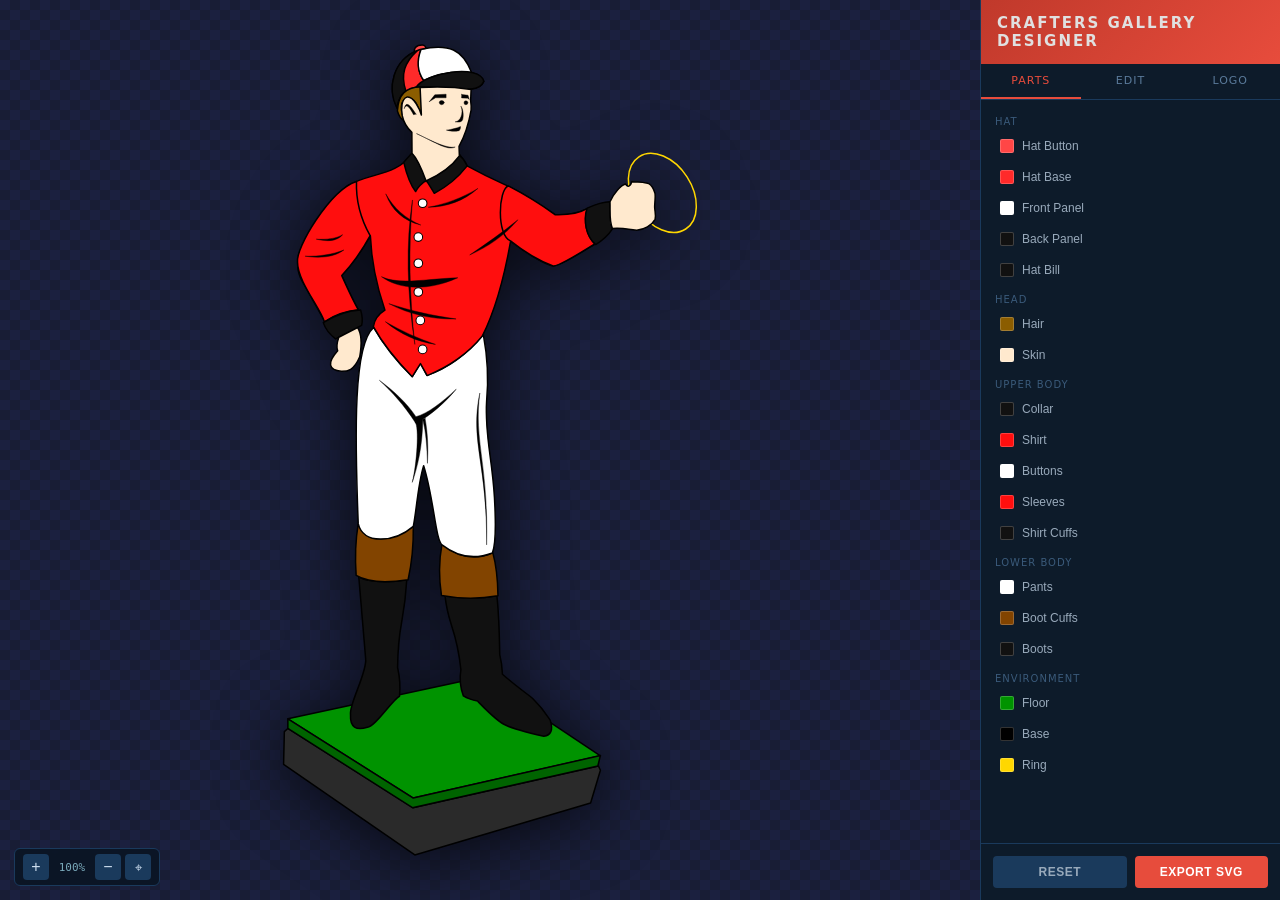
==== commit 8c49a70a: "Fix stripe controls: hide Size slider, add Gap% slider for H/V stripes - Add id to Size slider row s" ====
--- a/index.html
+++ b/index.html
@@ -38,17 +38,12 @@
   background-color: #202040;
   opacity: 0.5;
 }
-#jockey-wrap {
-  transform-origin: center center;
-  transition: none;
-  will-change: transform;
-}
 #jockey-svg {
   position: relative;
   max-height: 90vh;
   max-width: 100%;
   filter: drop-shadow(0 8px 32px rgba(0,0,0,0.7));
-  display: block;
+  overflow: visible;
 }
 #canvas-area.panning { cursor: grabbing !important; }
 #canvas-area:not(.panning) { cursor: grab; }
@@ -414,7 +409,6 @@
     <button class="zoom-btn" onclick="zoomStep(1/1.2)" title="Zoom out">−</button>
     <button class="zoom-btn" onclick="resetView()" title="Reset view" style="font-size:13px;">⌖</button>
   </div>
-  <div id="jockey-wrap">
   <svg id="jockey-svg" viewBox="0 0 2550 3300" xmlns="http://www.w3.org/2000/svg" style="fill-rule:evenodd;clip-rule:evenodd;stroke-linecap:round;stroke-linejoin:round;stroke-miterlimit:1.5;">
     <defs id="svg-defs"></defs>
 
@@ -644,7 +638,6 @@
       <use id="sel-use" href="" style="fill:none;stroke:#00d4ff;stroke-width:12px;opacity:0.9;"/>
     </g>
   </svg>
-  </div><!-- /#jockey-wrap -->
 </div>
 
 <!-- ── Side Panel ── -->
@@ -760,12 +753,40 @@
 
         <div class="section-label">Transform</div>
 
-        <div class="slider-row">
+        <div class="slider-row" id="pat-size-row">
           <div class="slider-header">
             <label>Size</label>
             <span class="val" id="val-size">20</span>
           </div>
           <input type="range" id="pat-size" min="4" max="80" value="20" oninput="onSlider('size',this.value)">
+        </div>
+
+        <!-- Stripe-specific controls (shown only for stripe pattern types) -->
+        <div id="stripe-controls" style="display:none;">
+          <hr class="divider">
+          <div class="section-label">Stripe Options</div>
+          <div class="slider-row" id="stripe-count-row">
+            <div class="slider-header">
+              <label>Count</label>
+              <span class="val" id="val-stripe-count">1</span>
+            </div>
+            <input type="range" id="stripe-count" min="1" max="20" value="1" oninput="onStripeSlider('stripeCount',this.value)">
+          </div>
+          <div class="slider-row">
+            <div class="slider-header">
+              <label id="stripe-thickness-label">Width %</label>
+              <span class="val" id="val-stripe-thickness">50</span>
+            </div>
+            <input type="range" id="stripe-thickness" min="5" max="95" value="50" oninput="onStripeSlider('stripeThickness',this.value)">
+          </div>
+          <div class="slider-row" id="stripe-spacing-row">
+            <div class="slider-header">
+              <label id="stripe-spacing-label">Spacing</label>
+              <span class="val" id="val-stripe-spacing">50</span>
+            </div>
+            <input type="range" id="stripe-spacing" min="2" max="95" value="50" oninput="onStripeSlider('stripeSpacing',this.value)">
+          </div>
+          <hr class="divider">
         </div>
 
         <div class="slider-row">
@@ -874,7 +895,7 @@
                 presets: ['#8B4513','#A0522D','#6B3A2A','#D2691E','#CD853F','#DEB887','#C4A265','#7B3F00'] },
   pants:      { label: 'Pants',           defaultFill: '#ffffff',
                 presets: ['#ffffff','#f5f5f5','#e8e8e8','#dde8ff','#ddffd8','#fff8dd','#ffd8e8','#d0d0d0'] },
-  sleeves:    { label: 'Sleeves',         defaultFill: '#ff0e0e', targets: ['part-rsleeve', 'part-lsleeve'],
+  sleeves:    { label: 'Sleeves',         defaultFill: '#ff0e0e', targets: ['part-rsleeve', 'part-lsleeve'], mirrorPattern: true,
                 presets: ['#FF0000','#0000FF','#FFFF00','#ffffff','#000000','#00AA00','#FF6600','#800080'] },
   shirt:      { label: 'Shirt',           defaultFill: '#ff0e0e',
                 presets: ['#FF0000','#0000FF','#FFFF00','#ffffff','#000000','#00AA00','#FF6600','#800080'] },
@@ -920,6 +941,9 @@
     rot: 0,
     ox: 0,
     oy: 0,
+    stripeCount: 1,
+    stripeThickness: 50,
+    stripeSpacing: 50,
   };
 });
 
@@ -955,32 +979,44 @@
   let w, h, inner;
 
   switch (s.patType) {
-    case 'hstripes':
-      w = sz; h = sz;
+    case 'hstripes': {
+      // objectBoundingBox: tile height = 1/count, stripe height = widthPct * tileH
+      const N = s.stripeCount || 1;
+      const wp = Math.max(0.05, Math.min(0.95, (s.stripeThickness || 50) / 100));
+      w = 1; h = 1 / N;
+      inner = `<rect width="1" height="${h}" fill="${c1}"/>
+               <rect x="0" y="0" width="1" height="${h * wp}" fill="${c2}"/>`;
+      break;
+    }
+    case 'vstripes': {
+      const N = s.stripeCount || 1;
+      const wp = Math.max(0.05, Math.min(0.95, (s.stripeThickness || 50) / 100));
+      w = 1 / N; h = 1;
+      inner = `<rect width="${w}" height="1" fill="${c1}"/>
+               <rect x="0" y="0" width="${w * wp}" height="1" fill="${c2}"/>`;
+      break;
+    }
+    case 'dstripes45': {
+      // userSpaceOnUse line-based diagonal — spacing and thickness in SVG units
+      const T = s.stripeThickness || 50;
+      const Sp = s.stripeSpacing || 50;
+      const period = T + Sp;
+      w = period; h = period;
       inner = `<rect width="${w}" height="${h}" fill="${c1}"/>
-               <rect width="${w}" height="${h/2}" fill="${c2}"/>`;
-      break;
-    case 'vstripes':
-      w = sz; h = sz;
-      inner = `<rect width="${w}" height="${h}" fill="${c1}"/>
-               <rect width="${w/2}" height="${h}" fill="${c2}"/>`;
-      break;
-    case 'dstripes45': {
-      w = sz; h = sz;
-      const sw = sz / 2;
-      inner = `<rect width="${w}" height="${h}" fill="${c1}"/>
-               <line x1="${-w}" y1="${h}" x2="${w}" y2="${-h}" stroke="${c2}" stroke-width="${sw}"/>
-               <line x1="0" y1="${h}" x2="${w*2}" y2="${-h}" stroke="${c2}" stroke-width="${sw}"/>
-               <line x1="${-w*2}" y1="${h}" x2="0" y2="${-h}" stroke="${c2}" stroke-width="${sw}"/>`;
+               <line x1="${-w}" y1="${h}" x2="${w}" y2="${-h}" stroke="${c2}" stroke-width="${T}"/>
+               <line x1="0"    y1="${h}" x2="${w*2}" y2="${-h}" stroke="${c2}" stroke-width="${T}"/>
+               <line x1="${-w*2}" y1="${h}" x2="0" y2="${-h}" stroke="${c2}" stroke-width="${T}"/>`;
       break;
     }
     case 'dstripes135': {
-      w = sz; h = sz;
-      const sw2 = sz / 2;
+      const T = s.stripeThickness || 50;
+      const Sp = s.stripeSpacing || 50;
+      const period = T + Sp;
+      w = period; h = period;
       inner = `<rect width="${w}" height="${h}" fill="${c1}"/>
-               <line x1="0" y1="0" x2="${w*2}" y2="${h*2}" stroke="${c2}" stroke-width="${sw2}"/>
-               <line x1="${-w}" y1="0" x2="${w}" y2="${h*2}" stroke="${c2}" stroke-width="${sw2}"/>
-               <line x1="${w}" y1="0" x2="${w*3}" y2="${h*2}" stroke="${c2}" stroke-width="${sw2}"/>`;
+               <line x1="0"    y1="0" x2="${w*2}" y2="${h*2}"  stroke="${c2}" stroke-width="${T}"/>
+               <line x1="${-w}" y1="0" x2="${w}"   y2="${h*2}"  stroke="${c2}" stroke-width="${T}"/>
+               <line x1="${w}"  y1="0" x2="${w*3}" y2="${h*2}"  stroke="${c2}" stroke-width="${T}"/>`;
       break;
     }
     case 'grid': {
@@ -1051,7 +1087,18 @@
   pat.setAttribute('patternUnits', 'userSpaceOnUse');
   pat.setAttribute('width', w);
   pat.setAttribute('height', h);
-  pat.setAttribute('patternTransform', `translate(${s.ox},${s.oy}) rotate(${s.rot})`);
+  // H/V stripes use objectBoundingBox so count = exact visible stripe count
+  const isOBB = s.patType === 'hstripes' || s.patType === 'vstripes';
+  if (isOBB) {
+    pat.setAttribute('patternUnits', 'objectBoundingBox');
+    pat.setAttribute('patternContentUnits', 'objectBoundingBox');
+    const ox = s.ox / 1000, oy = s.oy / 1000; // fine offset in bbox units
+    pat.setAttribute('patternTransform', `translate(${ox},${oy}) rotate(${s.rot})`);
+  } else {
+    pat.setAttribute('patternUnits', 'userSpaceOnUse');
+    pat.setAttribute('patternContentUnits', 'userSpaceOnUse');
+    pat.setAttribute('patternTransform', `translate(${s.ox},${s.oy}) rotate(${s.rot})`);
+  }
   pat.innerHTML = inner;
   return pat;
 }
@@ -1136,30 +1183,35 @@
   const groups = getTargetGroups(id);
   if (!groups.length) return;
   const s = state[id];
-  const shapes = groups.flatMap(g => [...g.querySelectorAll('path, ellipse, rect, circle, polygon, polyline')]);
+  const part = PARTS[id];
 
   if (s.mode === 'solid') {
     removePatternDef(id);
-    if (PARTS[id].strokeOnly) {
-      shapes.forEach(el => el.style.stroke = s.solidColor);
-    } else {
-      shapes.forEach(el => el.style.fill = s.solidColor);
-    }
+    groups.forEach(g => {
+      g.querySelectorAll('path, ellipse, rect, circle, polygon, polyline').forEach(el => {
+        if (part.strokeOnly) el.style.stroke = s.solidColor;
+        else el.style.fill = s.solidColor;
+      });
+    });
   } else {
-    const patId = 'pat-' + id;
     removePatternDef(id);
-
-    const patEl = buildPatternEl(patId, s);
     const wrapper = document.createElementNS('http://www.w3.org/2000/svg', 'g');
     wrapper.id = 'patdef-' + id;
-    wrapper.appendChild(patEl);
+
+    groups.forEach((g, i) => {
+      const patId = `pat-${id}-${i}`;
+      // Mirror rotation for every alternate group when mirrorPattern is set
+      const sMirror = (part.mirrorPattern && i > 0)
+        ? Object.assign({}, s, { rot: -s.rot, ox: -s.ox })
+        : s;
+      wrapper.appendChild(buildPatternEl(patId, sMirror));
+      g.querySelectorAll('path, ellipse, rect, circle, polygon, polyline').forEach(el => {
+        if (part.strokeOnly) el.style.stroke = `url(#${patId})`;
+        else el.style.fill = `url(#${patId})`;
+      });
+    });
+
     document.getElementById('svg-defs').appendChild(wrapper);
-
-    if (PARTS[id].strokeOnly) {
-      shapes.forEach(el => el.style.stroke = `url(#${patId})`);
-    } else {
-      shapes.forEach(el => el.style.fill = `url(#${patId})`);
-    }
   }
 
   updateSwatch(id);
@@ -1246,6 +1298,7 @@
   document.querySelectorAll('.pat-thumb').forEach(b => {
     b.classList.toggle('active', b.dataset.pat === s.patType);
   });
+  updateStripeControls();
 
   // Update selection highlight
   updateSelectionHighlight(id);
@@ -1287,6 +1340,7 @@
   document.getElementById('solid-section').style.display = mode === 'solid' ? 'block' : 'none';
   document.getElementById('pattern-section').style.display = mode === 'pattern' ? 'block' : 'none';
   applyFill(selected);
+  updateStripeControls();
 }
 
 function onSolidColorChange(val) {
@@ -1474,6 +1528,68 @@
   s.c1 = document.getElementById('pat-c1').value;
   s.c2 = document.getElementById('pat-c2').value;
   applyFill(selected);
+}
+
+const STRIPE_PATTERNS = new Set(['hstripes','vstripes','dstripes45','dstripes135']);
+
+function updateStripeControls() {
+  if (!selected) return;
+  const s = state[selected];
+  const show = s.mode === 'pattern' && STRIPE_PATTERNS.has(s.patType);
+  document.getElementById('stripe-controls').style.display = show ? 'block' : 'none';
+  // Hide generic size slider when a stripe pattern is active (size not used for stripes)
+  document.getElementById('pat-size-row').style.display = show ? 'none' : 'flex';
+  if (!show) return;
+
+  const isOBB = s.patType === 'hstripes' || s.patType === 'vstripes';
+  // Count row: only for H/V OBB stripes
+  document.getElementById('stripe-count-row').style.display = isOBB ? 'flex' : 'none';
+  // Spacing row: shown for all stripe types
+  document.getElementById('stripe-spacing-row').style.display = 'flex';
+  // Relabel sliders contextually
+  document.getElementById('stripe-thickness-label').textContent = isOBB ? 'Stripe %' : 'Thickness';
+  document.getElementById('stripe-spacing-label').textContent = isOBB ? 'Gap %' : 'Spacing';
+  // For OBB stripes, cap spacing slider to complement thickness (stripe+gap <= 95)
+  const spacingInput = document.getElementById('stripe-spacing');
+  if (isOBB) {
+    spacingInput.min = 5;
+    spacingInput.max = 95;
+  } else {
+    spacingInput.min = 2;
+    spacingInput.max = 300;
+  }
+
+  document.getElementById('stripe-count').value = s.stripeCount;
+  document.getElementById('stripe-thickness').value = s.stripeThickness;
+  document.getElementById('stripe-spacing').value = s.stripeSpacing;
+  document.getElementById('val-stripe-count').textContent = s.stripeCount;
+  document.getElementById('val-stripe-thickness').textContent = isOBB ? s.stripeThickness + '%' : s.stripeThickness;
+  document.getElementById('val-stripe-spacing').textContent = isOBB ? s.stripeSpacing + '%' : s.stripeSpacing;
+}
+
+function onStripeSlider(prop, val) {
+  if (!selected) return;
+  const num = parseInt(val);
+  state[selected][prop] = num;
+  const isOBB = state[selected].patType === 'hstripes' || state[selected].patType === 'vstripes';
+  // For OBB stripes, thickness and spacing are complementary (sum = 100%)
+  if (isOBB) {
+    if (prop === 'stripeThickness') {
+      const gap = Math.max(5, Math.min(95, 100 - num));
+      state[selected].stripeSpacing = gap;
+      document.getElementById('stripe-spacing').value = gap;
+      document.getElementById('val-stripe-spacing').textContent = gap + '%';
+    } else if (prop === 'stripeSpacing') {
+      const stripe = Math.max(5, Math.min(95, 100 - num));
+      state[selected].stripeThickness = stripe;
+      document.getElementById('stripe-thickness').value = stripe;
+      document.getElementById('val-stripe-thickness').textContent = stripe + '%';
+    }
+  }
+  const labelMap = { stripeCount: 'val-stripe-count', stripeThickness: 'val-stripe-thickness', stripeSpacing: 'val-stripe-spacing' };
+  const suffix = (isOBB && (prop === 'stripeThickness' || prop === 'stripeSpacing')) ? '%' : '';
+  document.getElementById(labelMap[prop]).textContent = num + suffix;
+  if (state[selected].mode === 'pattern') applyFill(selected);
 }
 
 function onSlider(prop, val) {
@@ -1593,6 +1709,7 @@
       div.classList.add('active');
       state[selected].patType = p.id;
       applyFill(selected);
+      updateStripeControls();
     };
     grid.appendChild(div);
   });
@@ -1642,40 +1759,44 @@
 init();
 
 // ─────────────────────────────────────────────
-// Zoom & Pan
-// ─────────────────────────────────────────────
-const viewState = { zoom: 1, tx: 0, ty: 0 };
+// Zoom & Pan (viewBox-based — stays crisp at any zoom)
+// ─────────────────────────────────────────────
+const SVG_W = 2550, SVG_H = 3300;
+const viewState = { zoom: 1, panX: 0, panY: 0 };
 
 function applyViewTransform() {
-  document.getElementById('jockey-wrap').style.transform =
-    `translate(${viewState.tx}px, ${viewState.ty}px) scale(${viewState.zoom})`;
+  const vw = SVG_W / viewState.zoom;
+  const vh = SVG_H / viewState.zoom;
+  const vx = (SVG_W - vw) / 2 - viewState.panX;
+  const vy = (SVG_H - vh) / 2 - viewState.panY;
+  document.getElementById('jockey-svg').setAttribute('viewBox', `${vx} ${vy} ${vw} ${vh}`);
   document.getElementById('zoom-label').textContent = Math.round(viewState.zoom * 100) + '%';
 }
 
 function zoomStep(factor) {
-  viewState.zoom = Math.max(0.1, Math.min(8, viewState.zoom * factor));
+  viewState.zoom = Math.max(0.5, Math.min(2, viewState.zoom * factor));
   applyViewTransform();
 }
 
 function resetView() {
-  viewState.zoom = 1; viewState.tx = 0; viewState.ty = 0;
+  viewState.zoom = 1; viewState.panX = 0; viewState.panY = 0;
   applyViewTransform();
 }
 
 (function initZoomPan() {
   const area = document.getElementById('canvas-area');
-  let panning = false, panStartX = 0, panStartY = 0, panOriginTx = 0, panOriginTy = 0, moved = false;
-
-  // Wheel to zoom toward cursor
+  let panning = false, panStartX = 0, panStartY = 0, panOriginX = 0, panOriginY = 0, moved = false;
+
+  function svgUnitsPerPixel() {
+    const rect = document.getElementById('jockey-svg').getBoundingClientRect();
+    return { sx: (SVG_W / viewState.zoom) / rect.width, sy: (SVG_H / viewState.zoom) / rect.height };
+  }
+
+  // Wheel to zoom around center
   area.addEventListener('wheel', e => {
     e.preventDefault();
     const factor = e.deltaY < 0 ? 1.1 : 1/1.1;
-    const rect = area.getBoundingClientRect();
-    const cx = e.clientX - rect.left - rect.width / 2;
-    const cy = e.clientY - rect.top  - rect.height / 2;
-    viewState.tx = cx * (1 - factor) + viewState.tx * factor;
-    viewState.ty = cy * (1 - factor) + viewState.ty * factor;
-    viewState.zoom = Math.max(0.1, Math.min(8, viewState.zoom * factor));
+    viewState.zoom = Math.max(0.5, Math.min(2, viewState.zoom * factor));
     applyViewTransform();
   }, { passive: false });
 
@@ -1685,7 +1806,7 @@
     if (e.button !== 0) return;
     panning = true; moved = false;
     panStartX = e.clientX; panStartY = e.clientY;
-    panOriginTx = viewState.tx; panOriginTy = viewState.ty;
+    panOriginX = viewState.panX; panOriginY = viewState.panY;
     area.classList.add('panning');
   });
 
@@ -1694,8 +1815,9 @@
     const dx = e.clientX - panStartX, dy = e.clientY - panStartY;
     if (Math.abs(dx) > 3 || Math.abs(dy) > 3) moved = true;
     if (!moved) return;
-    viewState.tx = panOriginTx + dx;
-    viewState.ty = panOriginTy + dy;
+    const { sx, sy } = svgUnitsPerPixel();
+    viewState.panX = panOriginX + dx * sx;
+    viewState.panY = panOriginY + dy * sy;
     applyViewTransform();
   });
 
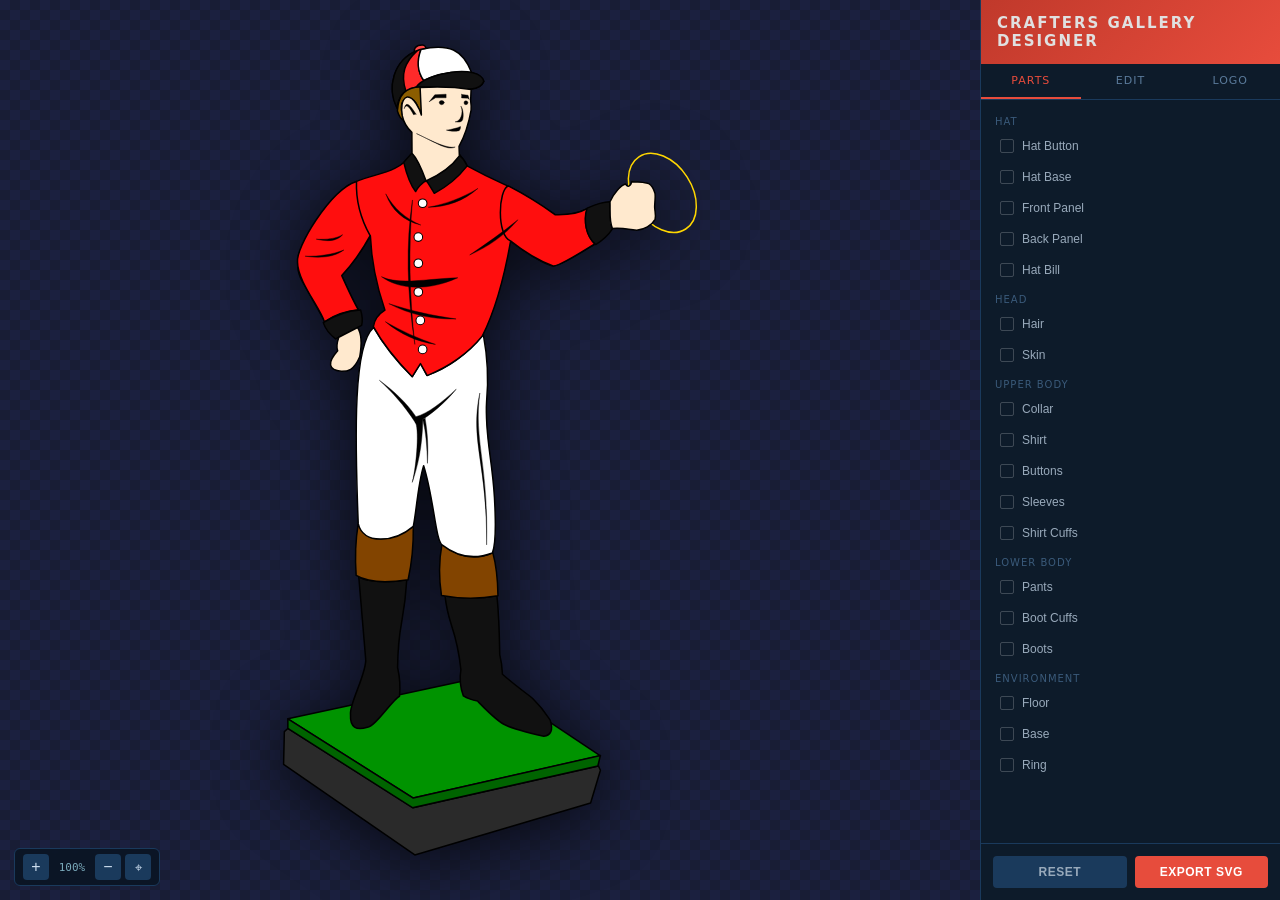
==== commit 9e21d8a0: "Fix SVG click detection with event delegation; replace highlight with getBBox rect" ====
--- a/index.html
+++ b/index.html
@@ -85,6 +85,7 @@
   font-family: monospace;
 }
 #jockey-svg [data-part] { cursor: pointer; }
+#jockey-svg [data-part].pattern-draggable { cursor: grab; }
 #jockey-svg [data-part]:hover path,
 #jockey-svg [data-part]:hover ellipse { opacity: 0.85; }
 
@@ -347,6 +348,21 @@
   color: #aaa;
   padding: 1px;
 }
+/* Logo picker cells */
+.logo-thumb {
+  border: 2px solid #1a3a5c;
+  border-radius: 6px;
+  cursor: pointer;
+  background: #0a1520;
+  display: flex; flex-direction: column; align-items: center; gap: 4px;
+  padding: 8px 4px;
+  transition: border-color 0.12s;
+  font-size: 10px; color: #8ab; text-align: center;
+}
+.logo-thumb:hover { border-color: #3a6a9a; }
+.logo-thumb.active { border-color: #e74c3c; }
+.logo-thumb svg { width: 70px; height: 45px; display: block; }
+.logo-thumb.none-thumb { justify-content: center; min-height: 60px; font-size: 12px; color: #556; }
 
 /* Sliders */
 .slider-row {
@@ -586,16 +602,9 @@
 
     <!-- Logo overlay — draggable, above everything except the selection highlight -->
     <g id="logo-layer" style="display:none;">
-      <g id="logo-drag" transform="translate(980,820) rotate(0) scale(0.18)"
-         style="cursor:move;" >
-        <!-- saratogaLogo path with combined transform:
-             matrix(12.9698) × translate(-45.5047,15.3387) × translate(-899.236,-939.551)
-             = matrix(12.9698,0,0,12.9698,-1489.255,-740.605) -->
-        <g transform="matrix(12.9698,0,0,12.9698,-1489.255,-740.605)">
-          <path id="logo-path"
-            d="M140.145,57.103L114.838,83.093L114.838,86.059C114.838,89.519 120.752,89.519 120.752,86.059L120.752,83.283L138.205,60.62L126.094,83.188L126.094,86.059C126.094,89.424 132.102,89.253 132.102,86.059L132.102,83.188L139.498,60.449L136.721,83.188L136.721,86.059C136.721,89.747 143.282,89.747 143.282,86.059L143.282,83.169L140.6,60.62L147.996,83.188L147.996,86.059C147.996,89.443 153.623,89.652 153.623,86.059L153.623,83.188L141.988,60.62L158.699,83.188L158.699,86.059C158.699,89.652 164.252,89.652 164.252,86.059L164.252,83.169L140.145,57.103Z"
-            style="fill:#ffffff;stroke:none;"/>
-        </g>
+      <g id="logo-drag" transform="translate(980,820) rotate(0) scale(0.18)" style="cursor:move;">
+        <!-- Populated dynamically by selectLogo() -->
+        <g id="logo-content"></g>
         <!-- Hit-area rect so empty space inside logo is also draggable -->
         <rect id="logo-hitbox" x="0" y="0" width="641" height="412" fill="transparent"/>
       </g>
@@ -774,17 +783,17 @@
           </div>
           <div class="slider-row">
             <div class="slider-header">
-              <label id="stripe-thickness-label">Width %</label>
-              <span class="val" id="val-stripe-thickness">50</span>
+              <label id="stripe-thickness-label">Width</label>
+              <span class="val" id="val-stripe-thickness">25</span>
             </div>
-            <input type="range" id="stripe-thickness" min="5" max="95" value="50" oninput="onStripeSlider('stripeThickness',this.value)">
+            <input type="range" id="stripe-thickness" min="1" max="90" value="25" oninput="onStripeSlider('stripeThickness',this.value)">
           </div>
           <div class="slider-row" id="stripe-spacing-row">
             <div class="slider-header">
-              <label id="stripe-spacing-label">Spacing</label>
-              <span class="val" id="val-stripe-spacing">50</span>
+              <label id="stripe-spacing-label">Gap</label>
+              <span class="val" id="val-stripe-spacing">25</span>
             </div>
-            <input type="range" id="stripe-spacing" min="2" max="95" value="50" oninput="onStripeSlider('stripeSpacing',this.value)">
+            <input type="range" id="stripe-spacing" min="1" max="90" value="25" oninput="onStripeSlider('stripeSpacing',this.value)">
           </div>
           <hr class="divider">
         </div>
@@ -818,11 +827,8 @@
 
   <!-- Logo tab -->
   <div id="tab-logo" style="display:none; flex:1; overflow-y:auto; padding:12px; flex-direction:column; gap:12px;">
-    <div class="section-label">Visibility</div>
-    <div class="mode-toggle">
-      <button class="mode-btn" id="logo-show-btn" onclick="toggleLogo(true)">Show</button>
-      <button class="mode-btn active" id="logo-hide-btn" onclick="toggleLogo(false)">Hide</button>
-    </div>
+    <div class="section-label">Select Logo</div>
+    <div id="logo-picker" style="display:grid;grid-template-columns:repeat(2,1fr);gap:8px;"></div>
 
     <hr class="divider">
     <div class="section-label">Fill Color</div>
@@ -941,9 +947,9 @@
     rot: 0,
     ox: 0,
     oy: 0,
-    stripeCount: 1,
-    stripeThickness: 50,
-    stripeSpacing: 50,
+    stripeCount: 2,
+    stripeThickness: 25,
+    stripeSpacing: 25,
   };
 });
 
@@ -956,16 +962,11 @@
 // Coordinates are in the pre-transform SVG space (~0-200 range units)
 // ─────────────────────────────────────────────
 const PATTERNS = [
-  { id: 'hstripes',    label: 'H. Stripes',   icon: iconHStripes },
-  { id: 'vstripes',    label: 'V. Stripes',   icon: iconVStripes },
-  { id: 'dstripes45',  label: 'Diag 45',      icon: iconDStripes45 },
-  { id: 'dstripes135', label: 'Diag 135',     icon: iconDStripes135 },
+  { id: 'hstripes',    label: 'Stripes',      icon: iconHStripes },
   { id: 'grid',        label: 'Grid',         icon: iconGrid },
   { id: 'squares',     label: 'Squares',      icon: iconSquares },
   { id: 'diamonds',    label: 'Diamonds',     icon: iconDiamonds },
   { id: 'dots',        label: 'Dots',         icon: iconDots },
-  { id: 'herringbone', label: 'Herringbone',  icon: iconHerringbone },
-  { id: 'argyle',      label: 'Argyle',       icon: iconArgyle },
 ];
 
 function makePatternSVG(id, s) {
@@ -980,43 +981,14 @@
 
   switch (s.patType) {
     case 'hstripes': {
-      // objectBoundingBox: tile height = 1/count, stripe height = widthPct * tileH
+      // objectBoundingBox: tile = 1/count; ratio = stripe/(stripe+gap)
       const N = s.stripeCount || 1;
-      const wp = Math.max(0.05, Math.min(0.95, (s.stripeThickness || 50) / 100));
+      const T = Math.max(1, s.stripeThickness || 50);
+      const Sp = Math.max(1, s.stripeSpacing || 50);
+      const ratio = T / (T + Sp);
       w = 1; h = 1 / N;
       inner = `<rect width="1" height="${h}" fill="${c1}"/>
-               <rect x="0" y="0" width="1" height="${h * wp}" fill="${c2}"/>`;
-      break;
-    }
-    case 'vstripes': {
-      const N = s.stripeCount || 1;
-      const wp = Math.max(0.05, Math.min(0.95, (s.stripeThickness || 50) / 100));
-      w = 1 / N; h = 1;
-      inner = `<rect width="${w}" height="1" fill="${c1}"/>
-               <rect x="0" y="0" width="${w * wp}" height="1" fill="${c2}"/>`;
-      break;
-    }
-    case 'dstripes45': {
-      // userSpaceOnUse line-based diagonal — spacing and thickness in SVG units
-      const T = s.stripeThickness || 50;
-      const Sp = s.stripeSpacing || 50;
-      const period = T + Sp;
-      w = period; h = period;
-      inner = `<rect width="${w}" height="${h}" fill="${c1}"/>
-               <line x1="${-w}" y1="${h}" x2="${w}" y2="${-h}" stroke="${c2}" stroke-width="${T}"/>
-               <line x1="0"    y1="${h}" x2="${w*2}" y2="${-h}" stroke="${c2}" stroke-width="${T}"/>
-               <line x1="${-w*2}" y1="${h}" x2="0" y2="${-h}" stroke="${c2}" stroke-width="${T}"/>`;
-      break;
-    }
-    case 'dstripes135': {
-      const T = s.stripeThickness || 50;
-      const Sp = s.stripeSpacing || 50;
-      const period = T + Sp;
-      w = period; h = period;
-      inner = `<rect width="${w}" height="${h}" fill="${c1}"/>
-               <line x1="0"    y1="0" x2="${w*2}" y2="${h*2}"  stroke="${c2}" stroke-width="${T}"/>
-               <line x1="${-w}" y1="0" x2="${w}"   y2="${h*2}"  stroke="${c2}" stroke-width="${T}"/>
-               <line x1="${w}"  y1="0" x2="${w*3}" y2="${h*2}"  stroke="${c2}" stroke-width="${T}"/>`;
+               <rect x="0" y="0" width="1" height="${h * ratio}" fill="${c2}"/>`;
       break;
     }
     case 'grid': {
@@ -1052,25 +1024,6 @@
                <circle cx="${sz/2}" cy="${sz/2}" r="${r}" fill="${c2}"/>`;
       break;
     }
-    case 'herringbone': {
-      w = sz * 2; h = sz * 2;
-      const sw3 = sz * 0.35;
-      inner = `<rect width="${w}" height="${h}" fill="${c1}"/>
-               <polyline points="0,${sz} ${sz},0 ${w},${sz}" stroke="${c2}" stroke-width="${sw3}" fill="none" stroke-linejoin="miter"/>
-               <polyline points="0,${h} ${sz},${sz} ${w},${h}" stroke="${c2}" stroke-width="${sw3}" fill="none" stroke-linejoin="miter"/>
-               <polyline points="${-sz},${sz} 0,0 ${sz},${sz}" stroke="${c2}" stroke-width="${sw3}" fill="none" stroke-linejoin="miter"/>
-               <polyline points="${-sz},${h} 0,${sz} ${sz},${h}" stroke="${c2}" stroke-width="${sw3}" fill="none" stroke-linejoin="miter"/>`;
-      break;
-    }
-    case 'argyle': {
-      w = sz * 2; h = sz * 2;
-      const lwa = sz * 0.04;
-      inner = `<rect width="${w}" height="${h}" fill="${c1}"/>
-               <polygon points="${sz},0 ${w},${sz} ${sz},${h} 0,${sz}" fill="${c2}"/>
-               <line x1="${sz}" y1="0" x2="${sz}" y2="${h}" stroke="${c1}" stroke-width="${lwa}"/>
-               <line x1="0" y1="${sz}" x2="${w}" y2="${sz}" stroke="${c1}" stroke-width="${lwa}"/>`;
-      break;
-    }
     default:
       w = sz; h = sz;
       inner = `<rect width="${w}" height="${h}" fill="${c1}"/>`;
@@ -1103,24 +1056,49 @@
   return pat;
 }
 
+// H/V stripe pattern: one tile = full bbox, N stripe rects drawn explicitly.
+// Count = exact N stripes always.
+// Width (%) and Gap (%) are % of bbox dimension — fully independent of each other and count.
+// Adding count duplicates existing stripes at the same absolute size.
+function buildPatternElUSS(patId, s, refGroup) {
+  const bbox = refGroup.getBBox();
+  const N   = Math.max(1, s.stripeCount    || 2);
+  const T   = Math.max(0.1, s.stripeThickness || 25);  // % of bbox
+  const Sp  = Math.max(0.1, s.stripeSpacing   || 25);  // % of bbox
+  const c1  = s.c1, c2 = s.c2;
+
+  // Tile = full bbox so pattern tiles exactly once (no unwanted repeats)
+  const tileW = bbox.width;
+  const tileH = bbox.height;
+
+  const stripeH = (T  / 100) * tileH;   // absolute height, independent of N
+  const gapH    = (Sp / 100) * tileH;   // absolute gap, independent of N and stripeH
+  const period  = stripeH + gapH;
+
+  let inner = `<rect width="${tileW}" height="${tileH}" fill="${c1}"/>`;
+  for (let i = 0; i < N; i++) {
+    inner += `<rect x="0" y="${i * period}" width="${tileW}" height="${stripeH}" fill="${c2}"/>`;
+  }
+
+  const ns = 'http://www.w3.org/2000/svg';
+  const pat = document.createElementNS(ns, 'pattern');
+  pat.setAttribute('id', patId);
+  pat.setAttribute('patternUnits', 'userSpaceOnUse');
+  pat.setAttribute('patternContentUnits', 'userSpaceOnUse');
+  pat.setAttribute('width', tileW);
+  pat.setAttribute('height', tileH);
+  pat.setAttribute('x', bbox.x + s.ox);
+  pat.setAttribute('y', bbox.y + s.oy);
+  if (s.rot) pat.setAttribute('patternTransform', `rotate(${s.rot})`);
+  pat.innerHTML = inner;
+  return pat;
+}
+
 // ─────────────────────────────────────────────
 // Icon SVGs for pattern picker (20x20)
 // ─────────────────────────────────────────────
 function iconHStripes() {
   return `<svg viewBox="0 0 20 20"><rect width="20" height="20" fill="#fff"/><rect width="20" height="10" fill="#555"/></svg>`;
-}
-function iconVStripes() {
-  return `<svg viewBox="0 0 20 20"><rect width="20" height="20" fill="#fff"/><rect width="10" height="20" fill="#555"/></svg>`;
-}
-function iconDStripes45() {
-  return `<svg viewBox="0 0 20 20"><rect width="20" height="20" fill="#fff"/>
-    <line x1="-5" y1="20" x2="20" y2="-5" stroke="#555" stroke-width="8"/>
-    <line x1="5" y1="25" x2="30" y2="-5" stroke="#555" stroke-width="8"/></svg>`;
-}
-function iconDStripes135() {
-  return `<svg viewBox="0 0 20 20"><rect width="20" height="20" fill="#fff"/>
-    <line x1="0" y1="-5" x2="25" y2="20" stroke="#555" stroke-width="8"/>
-    <line x1="-10" y1="-5" x2="15" y2="20" stroke="#555" stroke-width="8"/></svg>`;
 }
 function iconGrid() {
   return `<svg viewBox="0 0 20 20"><rect width="20" height="20" fill="#fff"/>
@@ -1143,17 +1121,6 @@
 function iconDots() {
   return `<svg viewBox="0 0 20 20"><rect width="20" height="20" fill="#fff"/>
     <circle cx="10" cy="10" r="5" fill="#555"/></svg>`;
-}
-function iconHerringbone() {
-  return `<svg viewBox="0 0 20 20"><rect width="20" height="20" fill="#fff"/>
-    <polyline points="0,10 10,0 20,10" stroke="#555" stroke-width="5" fill="none" stroke-linejoin="miter"/>
-    <polyline points="0,20 10,10 20,20" stroke="#555" stroke-width="5" fill="none" stroke-linejoin="miter"/></svg>`;
-}
-function iconArgyle() {
-  return `<svg viewBox="0 0 20 20"><rect width="20" height="20" fill="#fff"/>
-    <polygon points="10,0 20,10 10,20 0,10" fill="#555"/>
-    <line x1="10" y1="0" x2="10" y2="20" stroke="white" stroke-width="0.8"/>
-    <line x1="0" y1="10" x2="20" y2="10" stroke="white" stroke-width="0.8"/></svg>`;
 }
 
 // ─────────────────────────────────────────────
@@ -1184,6 +1151,8 @@
   if (!groups.length) return;
   const s = state[id];
   const part = PARTS[id];
+  // Cursor hint: grab when in pattern mode so user knows stripes are draggable
+  groups.forEach(g => g.classList.toggle('pattern-draggable', s.mode === 'pattern'));
 
   if (s.mode === 'solid') {
     removePatternDef(id);
@@ -1200,11 +1169,17 @@
 
     groups.forEach((g, i) => {
       const patId = `pat-${id}-${i}`;
-      // Mirror rotation for every alternate group when mirrorPattern is set
-      const sMirror = (part.mirrorPattern && i > 0)
-        ? Object.assign({}, s, { rot: -s.rot, ox: -s.ox })
-        : s;
-      wrapper.appendChild(buildPatternEl(patId, sMirror));
+      if (STRIPE_PATTERNS.has(s.patType)) {
+        // Stripes: USS so width & gap are independent of coordinate space
+        // Mirror parts (sleeves): reference group-0 bbox so both sleeves match in scale
+        const refGroup = part.mirrorPattern ? groups[0] : g;
+        const sForGroup = (part.mirrorPattern && i > 0)
+          ? Object.assign({}, s, { rot: -s.rot, ox: -s.ox })
+          : s;
+        wrapper.appendChild(buildPatternElUSS(patId, sForGroup, refGroup));
+      } else {
+        wrapper.appendChild(buildPatternEl(patId, s));
+      }
       g.querySelectorAll('path, ellipse, rect, circle, polygon, polyline').forEach(el => {
         if (part.strokeOnly) el.style.stroke = `url(#${patId})`;
         else el.style.fill = `url(#${patId})`;
@@ -1306,27 +1281,43 @@
 
 function updateSelectionHighlight(id) {
   const hl = document.getElementById('selection-highlight');
-  const u = document.getElementById('sel-use');
-  if (!id) {
-    hl.style.display = 'none';
-    return;
-  }
-  // Clone the shape paths from the part and draw them with a highlight stroke
+  while (hl.firstChild) hl.removeChild(hl.firstChild);
+  if (!id) { hl.style.display = 'none'; return; }
+
+  const groups = getTargetGroups(id);
+  if (!groups.length) { hl.style.display = 'none'; return; }
+
   hl.style.display = 'block';
-  // Remove old highlight children (except the use element)
-  while (hl.firstChild) hl.removeChild(hl.firstChild);
-
-  const groups = getTargetGroups(id);
-  if (!groups.length) return;
-  groups.forEach(srcG => srcG.querySelectorAll('path, ellipse').forEach(origEl => {
-    const clone = origEl.cloneNode(false);
-    clone.style.fill = 'none';
-    clone.style.stroke = '#00d4ff';
-    clone.style.strokeWidth = '3px';
-    clone.style.vectorEffect = 'non-scaling-stroke';
-    clone.style.opacity = '0.9';
-    hl.appendChild(clone);
-  }));
+  const ns = 'http://www.w3.org/2000/svg';
+
+  // Compute combined bounding box across all target groups
+  let minX = Infinity, minY = Infinity, maxX = -Infinity, maxY = -Infinity;
+  groups.forEach(g => {
+    try {
+      const bb = g.getBBox();
+      if (bb.width === 0 && bb.height === 0) return;
+      minX = Math.min(minX, bb.x);
+      minY = Math.min(minY, bb.y);
+      maxX = Math.max(maxX, bb.x + bb.width);
+      maxY = Math.max(maxY, bb.y + bb.height);
+    } catch(e) {}
+  });
+
+  if (!isFinite(minX)) { hl.style.display = 'none'; return; }
+
+  const pad = 6;
+  const rect = document.createElementNS(ns, 'rect');
+  rect.setAttribute('x', minX - pad);
+  rect.setAttribute('y', minY - pad);
+  rect.setAttribute('width',  maxX - minX + pad * 2);
+  rect.setAttribute('height', maxY - minY + pad * 2);
+  rect.setAttribute('fill', 'none');
+  rect.setAttribute('stroke', '#00d4ff');
+  rect.setAttribute('stroke-width', '2');
+  rect.setAttribute('stroke-dasharray', '12 6');
+  rect.setAttribute('vector-effect', 'non-scaling-stroke');
+  rect.setAttribute('rx', '4');
+  hl.appendChild(rect);
 }
 
 // ─────────────────────────────────────────────
@@ -1530,7 +1521,7 @@
   applyFill(selected);
 }
 
-const STRIPE_PATTERNS = new Set(['hstripes','vstripes','dstripes45','dstripes135']);
+const STRIPE_PATTERNS = new Set(['hstripes']);
 
 function updateStripeControls() {
   if (!selected) return;
@@ -1541,54 +1532,29 @@
   document.getElementById('pat-size-row').style.display = show ? 'none' : 'flex';
   if (!show) return;
 
-  const isOBB = s.patType === 'hstripes' || s.patType === 'vstripes';
-  // Count row: only for H/V OBB stripes
-  document.getElementById('stripe-count-row').style.display = isOBB ? 'flex' : 'none';
-  // Spacing row: shown for all stripe types
+  document.getElementById('stripe-count-row').style.display = 'flex';
   document.getElementById('stripe-spacing-row').style.display = 'flex';
-  // Relabel sliders contextually
-  document.getElementById('stripe-thickness-label').textContent = isOBB ? 'Stripe %' : 'Thickness';
-  document.getElementById('stripe-spacing-label').textContent = isOBB ? 'Gap %' : 'Spacing';
-  // For OBB stripes, cap spacing slider to complement thickness (stripe+gap <= 95)
+  document.getElementById('stripe-thickness-label').textContent = 'Width';
+  document.getElementById('stripe-spacing-label').textContent = 'Gap';
+  const thicknessInput = document.getElementById('stripe-thickness');
   const spacingInput = document.getElementById('stripe-spacing');
-  if (isOBB) {
-    spacingInput.min = 5;
-    spacingInput.max = 95;
-  } else {
-    spacingInput.min = 2;
-    spacingInput.max = 300;
-  }
+  thicknessInput.min = 1; thicknessInput.max = 90;
+  spacingInput.min = 1;   spacingInput.max = 90;
 
   document.getElementById('stripe-count').value = s.stripeCount;
   document.getElementById('stripe-thickness').value = s.stripeThickness;
   document.getElementById('stripe-spacing').value = s.stripeSpacing;
   document.getElementById('val-stripe-count').textContent = s.stripeCount;
-  document.getElementById('val-stripe-thickness').textContent = isOBB ? s.stripeThickness + '%' : s.stripeThickness;
-  document.getElementById('val-stripe-spacing').textContent = isOBB ? s.stripeSpacing + '%' : s.stripeSpacing;
+  document.getElementById('val-stripe-thickness').textContent = s.stripeThickness;
+  document.getElementById('val-stripe-spacing').textContent = s.stripeSpacing;
 }
 
 function onStripeSlider(prop, val) {
   if (!selected) return;
   const num = parseInt(val);
   state[selected][prop] = num;
-  const isOBB = state[selected].patType === 'hstripes' || state[selected].patType === 'vstripes';
-  // For OBB stripes, thickness and spacing are complementary (sum = 100%)
-  if (isOBB) {
-    if (prop === 'stripeThickness') {
-      const gap = Math.max(5, Math.min(95, 100 - num));
-      state[selected].stripeSpacing = gap;
-      document.getElementById('stripe-spacing').value = gap;
-      document.getElementById('val-stripe-spacing').textContent = gap + '%';
-    } else if (prop === 'stripeSpacing') {
-      const stripe = Math.max(5, Math.min(95, 100 - num));
-      state[selected].stripeThickness = stripe;
-      document.getElementById('stripe-thickness').value = stripe;
-      document.getElementById('val-stripe-thickness').textContent = stripe + '%';
-    }
-  }
   const labelMap = { stripeCount: 'val-stripe-count', stripeThickness: 'val-stripe-thickness', stripeSpacing: 'val-stripe-spacing' };
-  const suffix = (isOBB && (prop === 'stripeThickness' || prop === 'stripeSpacing')) ? '%' : '';
-  document.getElementById(labelMap[prop]).textContent = num + suffix;
+  document.getElementById(labelMap[prop]).textContent = num;
   if (state[selected].mode === 'pattern') applyFill(selected);
 }
 
@@ -1716,24 +1682,36 @@
 }
 
 // ─────────────────────────────────────────────
-// Click on SVG parts
+// Click on SVG parts — delegated on the SVG root
 // ─────────────────────────────────────────────
 function setupSVGClicks() {
-  document.querySelectorAll('[data-part]').forEach(g => {
-    g.addEventListener('click', e => {
-      e.stopPropagation();
-      const partId = elementToPart[g.dataset.part] || g.dataset.part;
-      selectPart(partId);
-    });
+  const svg = document.getElementById('jockey-svg');
+
+  svg.addEventListener('click', e => {
+    const g = e.target.closest('[data-part]');
+    if (!g) {
+      // Clicked SVG background — deselect
+      if (selected) {
+        document.getElementById('listbtn-' + selected)?.classList.remove('active');
+        selected = null;
+        updateSelectionHighlight(null);
+        document.getElementById('no-selection').style.display = 'block';
+        document.getElementById('edit-controls').style.display = 'none';
+      }
+      return;
+    }
+    if (g._patternDragMoved) return; // suppress click after drag
+    const partId = elementToPart[g.dataset.part] || g.dataset.part;
+    selectPart(partId);
   });
 
-  // Click on canvas background deselects
-  document.getElementById('canvas-area').addEventListener('click', () => {
+  // Canvas area outside SVG also deselects
+  document.getElementById('canvas-area').addEventListener('click', e => {
+    if (e.target.closest('#jockey-svg')) return; // handled above
     if (selected) {
       document.getElementById('listbtn-' + selected)?.classList.remove('active');
       selected = null;
-      const hl = document.getElementById('selection-highlight');
-      if (hl) { hl.style.display = 'none'; while (hl.firstChild) hl.removeChild(hl.firstChild); }
+      updateSelectionHighlight(null);
       document.getElementById('no-selection').style.display = 'block';
       document.getElementById('edit-controls').style.display = 'none';
     }
@@ -1741,11 +1719,75 @@
 }
 
 // ─────────────────────────────────────────────
+// Drag stripes to reposition pattern offset
+// ─────────────────────────────────────────────
+function setupPatternDrag() {
+  const svg = document.getElementById('jockey-svg');
+  const patDrag = { active: false, partId: null, startSVG: null, startOx: 0, startOy: 0 };
+
+  function svgPt(e) {
+    const pt = svg.createSVGPoint();
+    pt.x = e.clientX; pt.y = e.clientY;
+    return pt.matrixTransform(svg.getScreenCTM().inverse());
+  }
+
+  function isPatternDraggable(partId) {
+    if (!partId || !state[partId]) return false;
+    return state[partId].mode === 'pattern';
+  }
+
+  document.querySelectorAll('[data-part]').forEach(g => {
+    g.addEventListener('mousedown', e => {
+      if (e.button !== 0) return;
+      const partId = elementToPart[g.dataset.part] || g.dataset.part;
+      if (selected !== partId || !isPatternDraggable(partId)) return;
+      g._patternDragMoved = false;
+      patDrag.active  = true;
+      patDrag.partId  = partId;
+      patDrag.startSVG = svgPt(e);
+      patDrag.startOx = state[partId].ox;
+      patDrag.startOy = state[partId].oy;
+      g.style.cursor = 'grabbing';
+    });
+  });
+
+  document.addEventListener('mousemove', e => {
+    if (!patDrag.active) return;
+    const cur = svgPt(e);
+    const dx  = cur.x - patDrag.startSVG.x;
+    const dy  = cur.y - patDrag.startSVG.y;
+    if (Math.abs(dx) > 3 || Math.abs(dy) > 3) {
+      // Mark the group so the click handler knows this was a drag
+      const targets = PARTS[patDrag.partId].targets || ['part-' + patDrag.partId];
+      targets.forEach(t => {
+        const el = document.getElementById(t);
+        if (el) el._patternDragMoved = true;
+      });
+    }
+    state[patDrag.partId].ox = patDrag.startOx + dx;
+    state[patDrag.partId].oy = patDrag.startOy + dy;
+    applyFill(patDrag.partId);
+  });
+
+  document.addEventListener('mouseup', () => {
+    if (!patDrag.active) return;
+    patDrag.active = false;
+    document.querySelectorAll('[data-part]').forEach(g => { g.style.cursor = ''; });
+    // Clear drag flag after click event has fired
+    setTimeout(() => {
+      document.querySelectorAll('[data-part]').forEach(g => { g._patternDragMoved = false; });
+    }, 50);
+  });
+}
+
+// ─────────────────────────────────────────────
 // Init
 // ─────────────────────────────────────────────
 function init() {
   buildPatternGrid();
+  buildLogoPicker();
   setupSVGClicks();
+  setupPatternDrag();
   // Initialize swatches
   Object.keys(PARTS).forEach(id => updateSwatch(id));
   // Initialize canvas color picker
@@ -1830,7 +1872,69 @@
 // ─────────────────────────────────────────────
 // Logo overlay — drag, scale, rotate
 // ─────────────────────────────────────────────
-const logoState = { visible: false, x: 980, y: 820, scale: 18, rot: 0, fill: '#ffffff' };
+const LOGOS = [
+  {
+    id: 'horseshoe', label: 'Horseshoe',
+    svg: `<path d="M120,20 L120,200 Q120,392 320,392 Q520,392 520,200 L520,20 L450,20 L450,200 Q450,312 320,312 Q190,312 190,200 L190,20 Z"/>`
+  },
+  {
+    id: 'spades', label: 'Spades',
+    svg: `<path d="M320,18 C360,50 470,95 470,175 C470,235 405,265 355,242 C378,288 385,335 415,368 L225,368 C255,335 262,288 285,242 C235,265 170,235 170,175 C170,95 280,50 320,18 Z"/>`
+  },
+  {
+    id: 'diamond', label: 'Diamond',
+    svg: `<path d="M320,18 L618,206 L320,394 L22,206 Z"/>`
+  },
+  {
+    id: 'saratoga', label: 'Saratoga',
+    svg: `<g transform="matrix(12.9698,0,0,12.9698,-1489.255,-740.605)"><path d="M140.145,57.103L114.838,83.093L114.838,86.059C114.838,89.519 120.752,89.519 120.752,86.059L120.752,83.283L138.205,60.62L126.094,83.188L126.094,86.059C126.094,89.424 132.102,89.253 132.102,86.059L132.102,83.188L139.498,60.449L136.721,83.188L136.721,86.059C136.721,89.747 143.282,89.747 143.282,86.059L143.282,83.169L140.6,60.62L147.996,83.188L147.996,86.059C147.996,89.443 153.623,89.652 153.623,86.059L153.623,83.188L141.988,60.62L158.699,83.188L158.699,86.059C158.699,89.652 164.252,89.652 164.252,86.059L164.252,83.169L140.145,57.103Z"/></g>`
+  },
+];
+
+const logoState = { currentLogo: null, x: 980, y: 820, scale: 18, rot: 0, fill: '#ffffff' };
+
+function buildLogoPicker() {
+  const picker = document.getElementById('logo-picker');
+  // None cell
+  const noneCell = document.createElement('div');
+  noneCell.className = 'logo-thumb none-thumb active';
+  noneCell.dataset.logo = 'none';
+  noneCell.textContent = '✕ None';
+  noneCell.onclick = () => selectLogo(null);
+  picker.appendChild(noneCell);
+
+  LOGOS.forEach(logo => {
+    const cell = document.createElement('div');
+    cell.className = 'logo-thumb';
+    cell.dataset.logo = logo.id;
+    cell.innerHTML = `<svg viewBox="0 0 641 412" style="fill:#aabbcc;">${logo.svg}</svg><span>${logo.label}</span>`;
+    cell.onclick = () => selectLogo(logo.id);
+    picker.appendChild(cell);
+  });
+}
+
+function selectLogo(id) {
+  logoState.currentLogo = id;
+  // Update picker active state
+  document.querySelectorAll('.logo-thumb').forEach(c => {
+    c.classList.toggle('active', c.dataset.logo === (id || 'none'));
+  });
+  const layer = document.getElementById('logo-layer');
+  const content = document.getElementById('logo-content');
+  if (!id) {
+    layer.style.display = 'none';
+    return;
+  }
+  const logo = LOGOS.find(l => l.id === id);
+  if (!logo) return;
+  content.innerHTML = logo.svg;
+  // Apply current fill color
+  content.querySelectorAll('path, polygon, rect, ellipse, circle').forEach(el => {
+    el.style.fill = logoState.fill;
+    el.style.stroke = 'none';
+  });
+  layer.style.display = '';
+}
 
 function updateLogoTransform() {
   const drag = document.getElementById('logo-drag');
@@ -1842,16 +1946,11 @@
   );
 }
 
-function toggleLogo(show) {
-  logoState.visible = show;
-  document.getElementById('logo-layer').style.display = show ? '' : 'none';
-  document.getElementById('logo-show-btn').classList.toggle('active', show);
-  document.getElementById('logo-hide-btn').classList.toggle('active', !show);
-}
-
 function onLogoColor(val) {
   logoState.fill = val;
-  document.getElementById('logo-path').style.fill = val;
+  document.getElementById('logo-content')
+    .querySelectorAll('path, polygon, rect, ellipse, circle')
+    .forEach(el => { el.style.fill = val; });
 }
 
 function onLogoSlider() {
@@ -1894,7 +1993,7 @@
   }
 
   function onDown(e) {
-    if (!logoState.visible) return;
+    if (!logoState.currentLogo) return;
     e.stopPropagation();
     dragging  = true;
     startSVG  = svgPoint(e);
